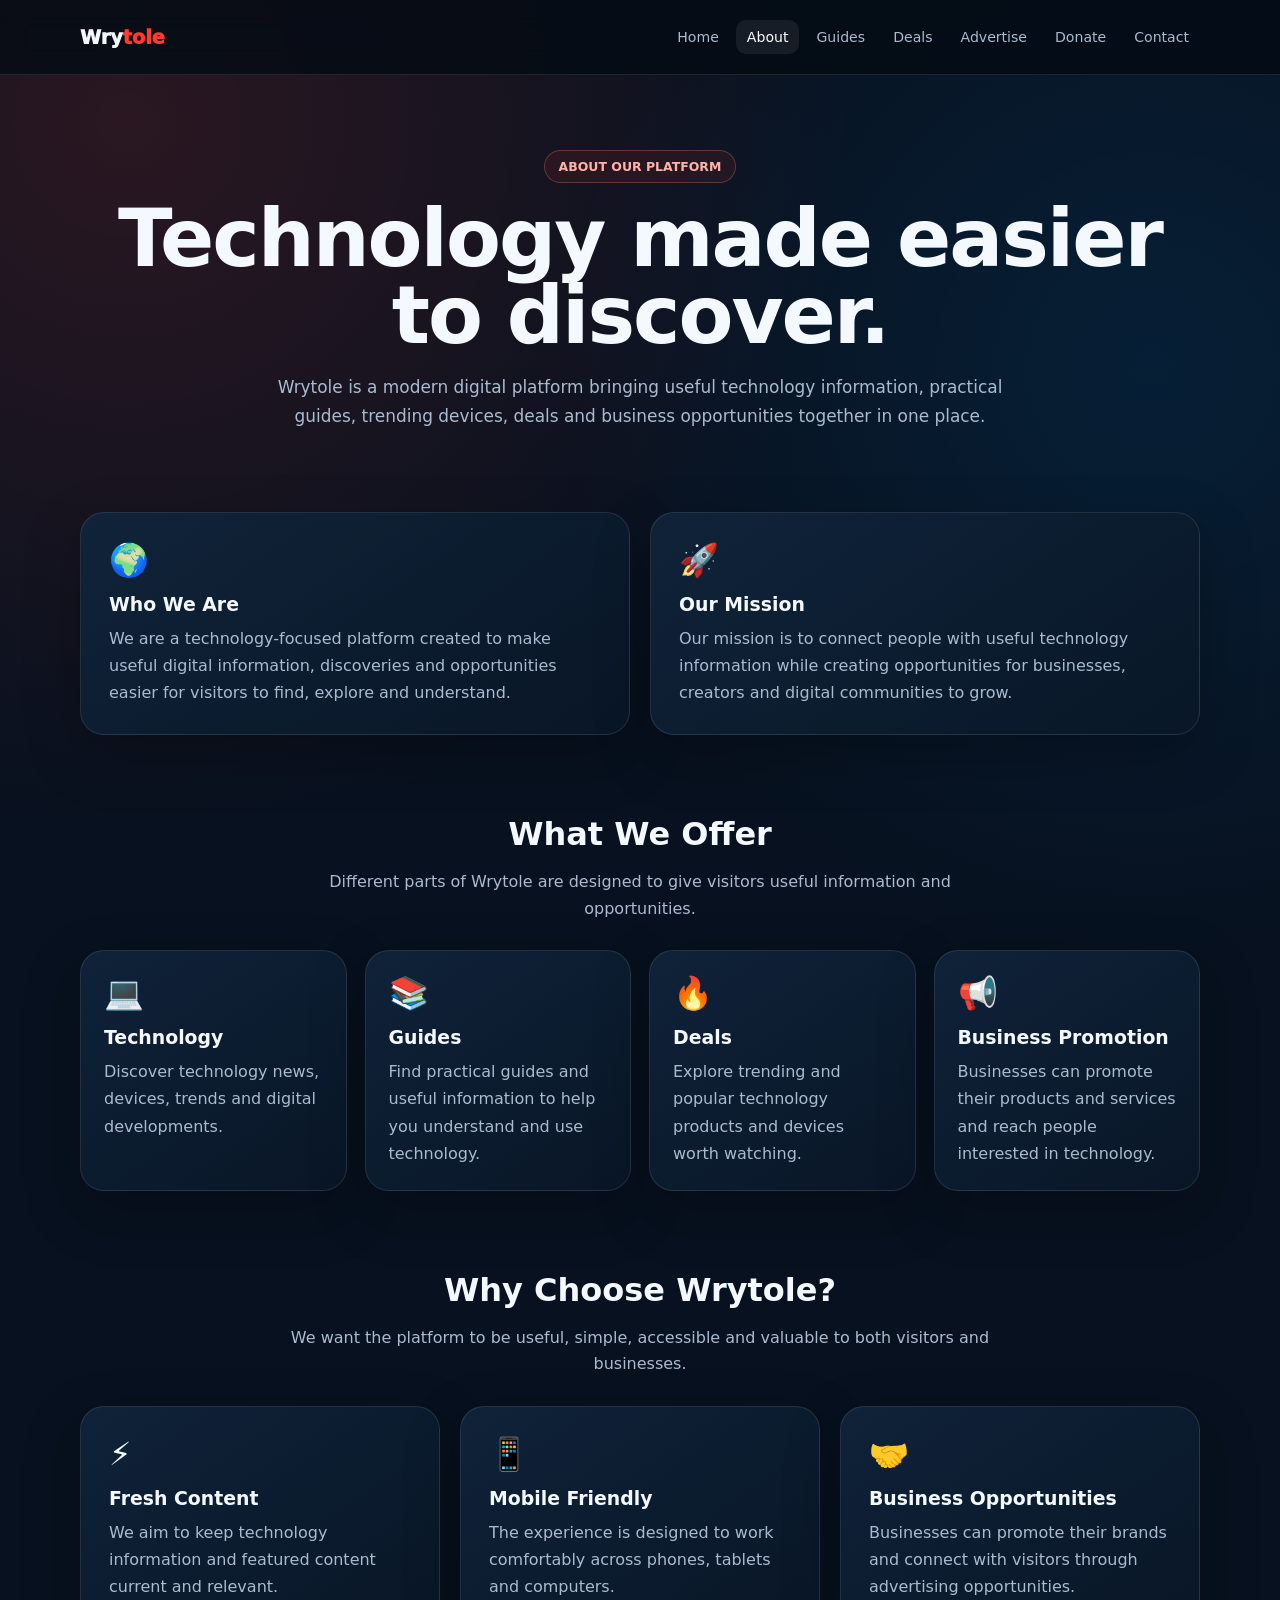
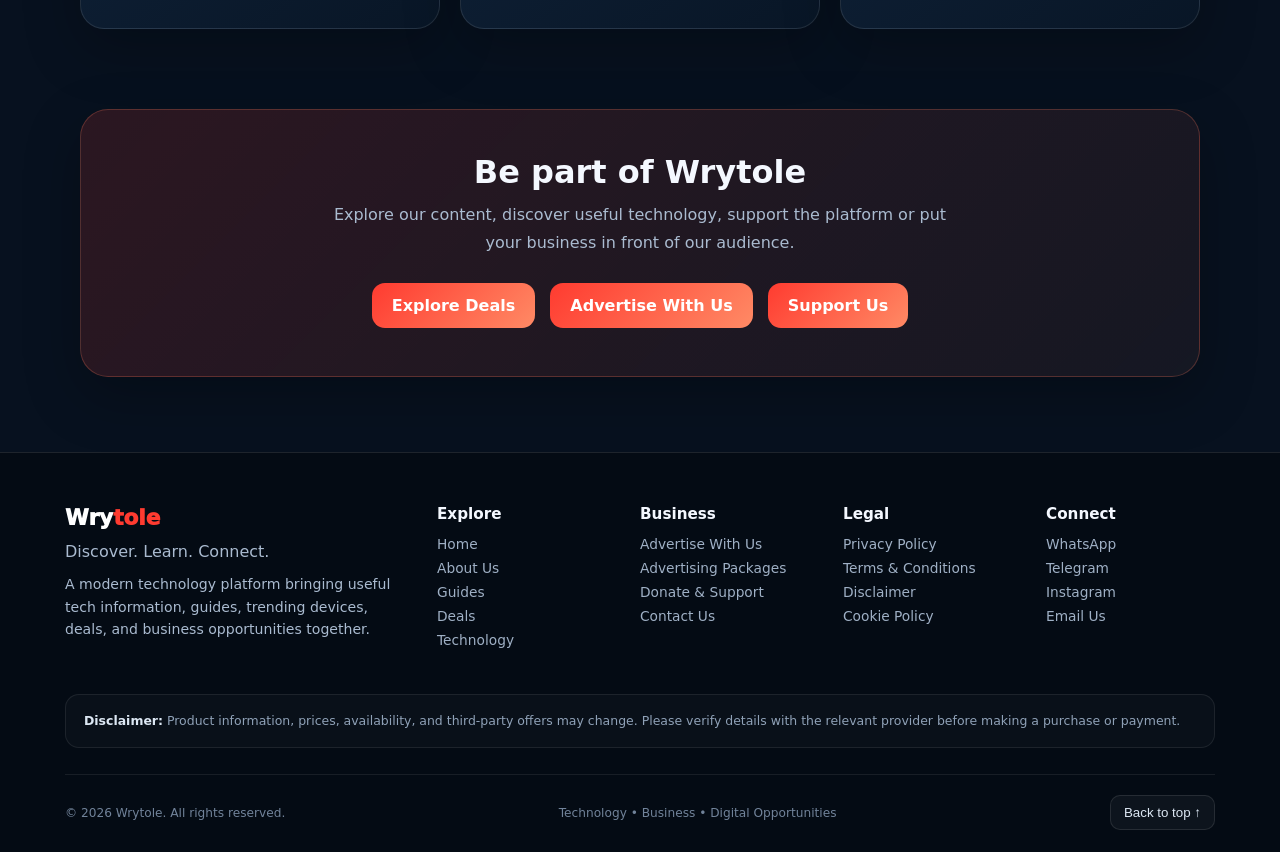
==== about.html @ 7d9f44b3 "Update about.html Ads" ====
<!DOCTYPE html>
<html lang="en">
<head>
<meta charset="UTF-8">
<meta name="viewport" content="width=device-width, initial-scale=1.0">
  <meta name="google-adsense-account" content="ca-pub-6920341232732247">
<meta name="description" content="Learn about Wrytole, our mission, technology content, guides, deals and opportunities for businesses.">
<title>About Us | Wrytole</title>
<style>
:root{--bg:#07111f;--card:#0d1b2d;--text:#f4f8ff;--muted:#aabbd0;--a:#ff3b30;--a2:#ff8a65;--line:rgba(255,255,255,.10)}
*{box-sizing:border-box}html{scroll-behavior:smooth}
body{margin:0;font-family:Inter,system-ui,-apple-system,BlinkMacSystemFont,"Segoe UI",sans-serif;color:var(--text);background:radial-gradient(circle at 10% 5%,rgba(255,59,48,.14),transparent 28%),radial-gradient(circle at 90% 15%,rgba(0,156,255,.10),transparent 25%),var(--bg)}
.wrap{width:min(1120px,92%);margin:auto}
header{padding:20px 0;border-bottom:1px solid var(--line);position:sticky;top:0;z-index:20;background:rgba(4,11,20,.82);backdrop-filter:blur(14px)}
nav{display:flex;align-items:center;justify-content:space-between;gap:20px}
.brand{font-size:1.2rem;font-weight:950}.brand span{color:var(--a)}
.navlinks{display:flex;gap:6px;flex-wrap:wrap}
.navlinks a{color:var(--muted);text-decoration:none;padding:9px 11px;border-radius:10px;font-size:.88rem;transition:.2s}
.navlinks a:hover,.navlinks a.active{color:#fff;background:rgba(255,255,255,.07)}
.hero{text-align:center;padding:75px 0 55px;animation:rise .7s ease}
.pill{display:inline-block;padding:8px 14px;border-radius:999px;background:rgba(255,59,48,.09);border:1px solid rgba(255,122,89,.30);color:#ffb2a6;font-size:.78rem;font-weight:850}
h1{font-size:clamp(2.5rem,7vw,5rem);line-height:.96;letter-spacing:-2px;margin:18px 0}
.hero p{max-width:760px;margin:auto;color:var(--muted);font-size:1.06rem;line-height:1.75}
section{padding:25px 0 55px}
.section-head{text-align:center;max-width:720px;margin:0 auto 28px}.section-head h2{font-size:2rem;margin:0 0 10px}.section-head p{color:var(--muted);line-height:1.65}
.about-grid,.why-grid{display:grid;grid-template-columns:repeat(2,1fr);gap:20px}
.card{background:linear-gradient(145deg,rgba(16,36,59,.95),rgba(9,23,39,.95));border:1px solid var(--line);border-radius:24px;padding:28px;box-shadow:0 20px 55px rgba(0,0,0,.25);transition:.25s}
.card:hover{transform:translateY(-5px);border-color:rgba(255,122,89,.42)}
.card h3{margin:0 0 10px;font-size:1.18rem}.card p{margin:0;color:var(--muted);line-height:1.7}.icon{font-size:2rem;margin-bottom:14px}
.offer-grid{display:grid;grid-template-columns:repeat(4,1fr);gap:18px}.offer-grid .card{padding:23px}
.why-grid{grid-template-columns:repeat(3,1fr)}
.cta{padding:43px;border-radius:28px;text-align:center;background:linear-gradient(135deg,rgba(255,59,48,.15),rgba(255,138,101,.06));border:1px solid rgba(255,122,89,.25);box-shadow:0 20px 55px rgba(0,0,0,.25)}
.cta h2{margin:0 0 10px;font-size:2rem}.cta p{color:var(--muted);max-width:650px;margin:0 auto 22px;line-height:1.7}
.btn{display:inline-block;text-decoration:none;color:#fff;background:linear-gradient(135deg,var(--a),var(--a2));padding:13px 20px;border-radius:13px;font-weight:900;margin:5px;transition:.2s}.btn:hover{transform:translateY(-2px)}
.site-footer{margin-top:20px;background:#040b14;border-top:1px solid var(--line)}
.footer-wrap{width:min(1150px,92%);margin:auto;padding:52px 0 22px}
.footer-grid{display:grid;grid-template-columns:2fr repeat(4,1fr);gap:34px}
.footer-logo{color:#fff;text-decoration:none;font-size:1.35rem;font-weight:950}.footer-logo span{color:var(--a)}
.footer-brand p{color:var(--muted);line-height:1.6;margin:9px 0}.footer-description{max-width:340px;font-size:.88rem}
.footer-column h3{margin:0 0 13px;font-size:.95rem}
.footer-column a{display:block;width:max-content;max-width:100%;color:#9fb0c5;text-decoration:none;font-size:.86rem;margin:8px 0;transition:.2s}
.footer-column a:hover{color:#fff;transform:translateX(3px)}
.footer-disclaimer{margin-top:38px;padding:16px 18px;border:1px solid rgba(255,255,255,.08);border-radius:14px;background:rgba(255,255,255,.025);color:#8fa1b7;font-size:.78rem;line-height:1.65}
.footer-disclaimer strong{color:#dce7f3}
.footer-bottom{display:flex;align-items:center;justify-content:space-between;gap:15px;flex-wrap:wrap;border-top:1px solid rgba(255,255,255,.08);margin-top:26px;padding-top:20px;color:#71839a;font-size:.76rem}
.footer-bottom p{margin:0}
.back-to-top{border:1px solid rgba(255,255,255,.10);background:rgba(255,255,255,.04);color:#dce7f3;padding:9px 13px;border-radius:10px;cursor:pointer;transition:.2s}
.back-to-top:hover{background:rgba(255,255,255,.09);transform:translateY(-2px)}
@keyframes rise{from{opacity:0;transform:translateY(20px)}to{opacity:1;transform:none}}
@media(max-width:900px){.offer-grid{grid-template-columns:1fr 1fr}.why-grid{grid-template-columns:1fr}.footer-grid{grid-template-columns:2fr 1fr 1fr}}
@media(max-width:650px){.navlinks{display:none}.about-grid,.offer-grid{grid-template-columns:1fr}.footer-grid{grid-template-columns:1fr 1fr}.footer-brand{grid-column:1/-1}h1{letter-spacing:-1px}}
@media(max-width:420px){.footer-grid{grid-template-columns:1fr}}
</style>
</head>
<body>

<header>
<div class="wrap">
<nav>
<div class="brand">Wry<span>tole</span></div>
<div class="navlinks">
<a href="index.html">Home</a>
<a href="about.html" class="active">About</a>
<a href="guides.html">Guides</a>
<a href="deals.html">Deals</a>
<a href="advertising.html">Advertise</a>
<a href="donate.html">Donate</a>
<a href="contact.html">Contact</a>
</div>
</nav>
</div>
</header>

<main class="wrap">

<section class="hero">
<span class="pill">ABOUT OUR PLATFORM</span>
<h1>Technology made easier to discover.</h1>
<p>Wrytole is a modern digital platform bringing useful technology information, practical guides, trending devices, deals and business opportunities together in one place.</p>
</section>

<section>
<div class="about-grid">
<article class="card">
<div class="icon">🌍</div>
<h3>Who We Are</h3>
<p>We are a technology-focused platform created to make useful digital information, discoveries and opportunities easier for visitors to find, explore and understand.</p>
</article>
<article class="card">
<div class="icon">🚀</div>
<h3>Our Mission</h3>
<p>Our mission is to connect people with useful technology information while creating opportunities for businesses, creators and digital communities to grow.</p>
</article>
</div>
</section>

<section>
<div class="section-head">
<h2>What We Offer</h2>
<p>Different parts of Wrytole are designed to give visitors useful information and opportunities.</p>
</div>
<div class="offer-grid">
<article class="card"><div class="icon">💻</div><h3>Technology</h3><p>Discover technology news, devices, trends and digital developments.</p></article>
<article class="card"><div class="icon">📚</div><h3>Guides</h3><p>Find practical guides and useful information to help you understand and use technology.</p></article>
<article class="card"><div class="icon">🔥</div><h3>Deals</h3><p>Explore trending and popular technology products and devices worth watching.</p></article>
<article class="card"><div class="icon">📢</div><h3>Business Promotion</h3><p>Businesses can promote their products and services and reach people interested in technology.</p></article>
</div>
</section>

<section>
<div class="section-head">
<h2>Why Choose Wrytole?</h2>
<p>We want the platform to be useful, simple, accessible and valuable to both visitors and businesses.</p>
</div>
<div class="why-grid">
<article class="card"><div class="icon">⚡</div><h3>Fresh Content</h3><p>We aim to keep technology information and featured content current and relevant.</p></article>
<article class="card"><div class="icon">📱</div><h3>Mobile Friendly</h3><p>The experience is designed to work comfortably across phones, tablets and computers.</p></article>
<article class="card"><div class="icon">🤝</div><h3>Business Opportunities</h3><p>Businesses can promote their brands and connect with visitors through advertising opportunities.</p></article>
</div>
</section>

<section>
<div class="cta">
<h2>Be part of Wrytole</h2>
<p>Explore our content, discover useful technology, support the platform or put your business in front of our audience.</p>
<a class="btn" href="deals.html">Explore Deals</a>
<a class="btn" href="advertising.html">Advertise With Us</a>
<a class="btn" href="donate.html">Support Us</a>
</div>
</section>

</main>

<footer class="site-footer">
<div class="footer-wrap">
<div class="footer-grid">

<div class="footer-brand">
<a href="index.html" class="footer-logo">Wry<span>tole</span></a>
<p>Discover. Learn. Connect.</p>
<p class="footer-description">A modern technology platform bringing useful tech information, guides, trending devices, deals, and business opportunities together.</p>
</div>

<div class="footer-column">
<h3>Explore</h3>
<a href="index.html">Home</a>
<a href="about.html">About Us</a>
<a href="guides.html">Guides</a>
<a href="deals.html">Deals</a>
<a href="technology.html">Technology</a>
</div>

<div class="footer-column">
<h3>Business</h3>
<a href="advertising.html">Advertise With Us</a>
<a href="advertising.html">Advertising Packages</a>
<a href="donate.html">Donate &amp; Support</a>
<a href="contact.html">Contact Us</a>
</div>

<div class="footer-column">
<h3>Legal</h3>
<a href="privacy.html">Privacy Policy</a>
<a href="terms.html">Terms &amp; Conditions</a>
<a href="disclaimer.html">Disclaimer</a>
<a href="cookies.html">Cookie Policy</a>
</div>

<div class="footer-column">
<h3>Connect</h3>
<a href="https://wa.me/256709539676">WhatsApp</a>
<a href="https://t.me/tecub1">Telegram</a>
<a href="https://www.instagram.com/meddisonofficial?igsi=eDc5djh6bGQ4cXZ0">Instagram</a>
<a href="Wrytole3@gmail.com">Email Us</a>
</div>

</div>

<div class="footer-disclaimer">
<strong>Disclaimer:</strong>
Product information, prices, availability, and third-party offers may change.
Please verify details with the relevant provider before making a purchase or payment.
</div>

<div class="footer-bottom">
<p>© 2026 Wrytole. All rights reserved.</p>
<p>Technology • Business • Digital Opportunities</p>
<button type="button" class="back-to-top" onclick="window.scrollTo({top:0,behavior:'smooth'})">Back to top ↑</button>
</div>
</div>
</footer>

</body>
</html>
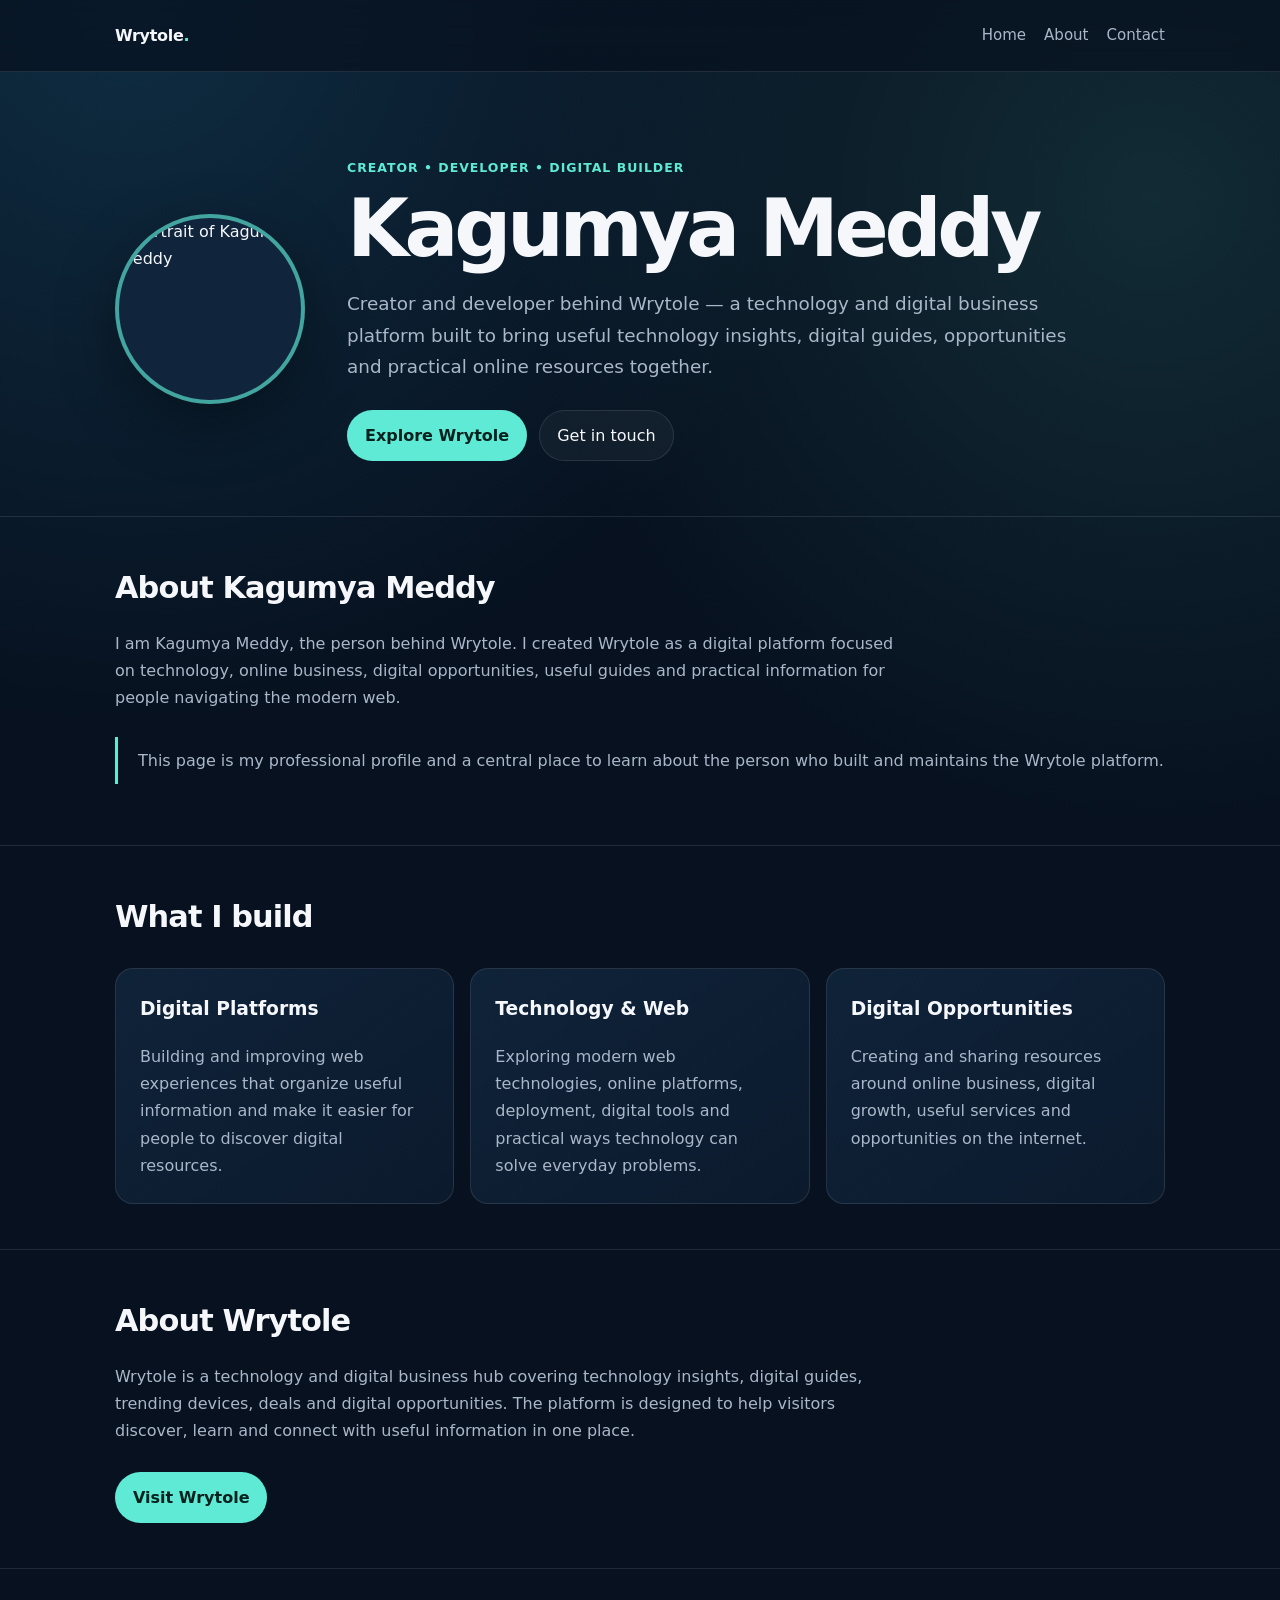
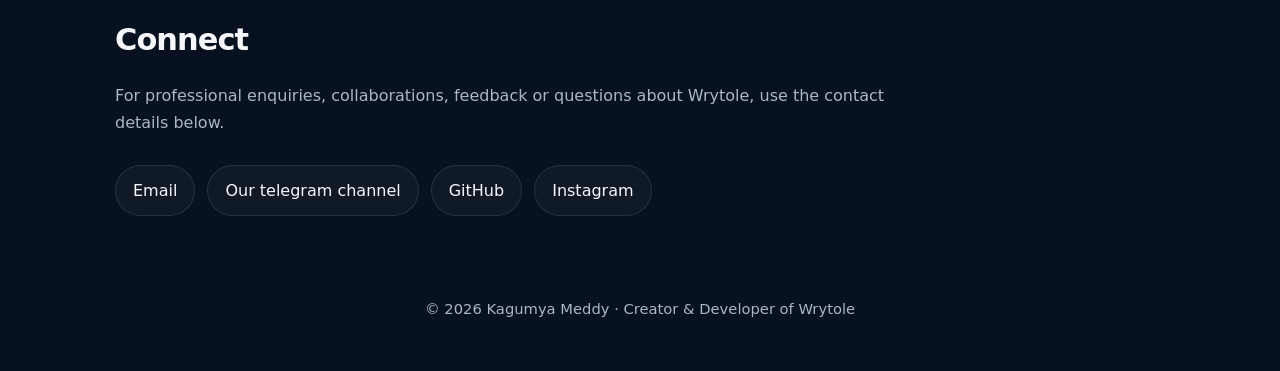
==== commit d096a0dc: "Add files via upload" ====
--- a/about.html
+++ b/about.html
@@ -1,194 +1,371 @@
 <!DOCTYPE html>
 <html lang="en">
 <head>
-<meta charset="UTF-8">
-<meta name="viewport" content="width=device-width, initial-scale=1.0">
-  <meta name="google-adsense-account" content="ca-pub-6920341232732247">
-<meta name="description" content="Learn about Wrytole, our mission, technology content, guides, deals and opportunities for businesses.">
-<title>About Us | Wrytole</title>
-<style>
-:root{--bg:#07111f;--card:#0d1b2d;--text:#f4f8ff;--muted:#aabbd0;--a:#ff3b30;--a2:#ff8a65;--line:rgba(255,255,255,.10)}
-*{box-sizing:border-box}html{scroll-behavior:smooth}
-body{margin:0;font-family:Inter,system-ui,-apple-system,BlinkMacSystemFont,"Segoe UI",sans-serif;color:var(--text);background:radial-gradient(circle at 10% 5%,rgba(255,59,48,.14),transparent 28%),radial-gradient(circle at 90% 15%,rgba(0,156,255,.10),transparent 25%),var(--bg)}
-.wrap{width:min(1120px,92%);margin:auto}
-header{padding:20px 0;border-bottom:1px solid var(--line);position:sticky;top:0;z-index:20;background:rgba(4,11,20,.82);backdrop-filter:blur(14px)}
-nav{display:flex;align-items:center;justify-content:space-between;gap:20px}
-.brand{font-size:1.2rem;font-weight:950}.brand span{color:var(--a)}
-.navlinks{display:flex;gap:6px;flex-wrap:wrap}
-.navlinks a{color:var(--muted);text-decoration:none;padding:9px 11px;border-radius:10px;font-size:.88rem;transition:.2s}
-.navlinks a:hover,.navlinks a.active{color:#fff;background:rgba(255,255,255,.07)}
-.hero{text-align:center;padding:75px 0 55px;animation:rise .7s ease}
-.pill{display:inline-block;padding:8px 14px;border-radius:999px;background:rgba(255,59,48,.09);border:1px solid rgba(255,122,89,.30);color:#ffb2a6;font-size:.78rem;font-weight:850}
-h1{font-size:clamp(2.5rem,7vw,5rem);line-height:.96;letter-spacing:-2px;margin:18px 0}
-.hero p{max-width:760px;margin:auto;color:var(--muted);font-size:1.06rem;line-height:1.75}
-section{padding:25px 0 55px}
-.section-head{text-align:center;max-width:720px;margin:0 auto 28px}.section-head h2{font-size:2rem;margin:0 0 10px}.section-head p{color:var(--muted);line-height:1.65}
-.about-grid,.why-grid{display:grid;grid-template-columns:repeat(2,1fr);gap:20px}
-.card{background:linear-gradient(145deg,rgba(16,36,59,.95),rgba(9,23,39,.95));border:1px solid var(--line);border-radius:24px;padding:28px;box-shadow:0 20px 55px rgba(0,0,0,.25);transition:.25s}
-.card:hover{transform:translateY(-5px);border-color:rgba(255,122,89,.42)}
-.card h3{margin:0 0 10px;font-size:1.18rem}.card p{margin:0;color:var(--muted);line-height:1.7}.icon{font-size:2rem;margin-bottom:14px}
-.offer-grid{display:grid;grid-template-columns:repeat(4,1fr);gap:18px}.offer-grid .card{padding:23px}
-.why-grid{grid-template-columns:repeat(3,1fr)}
-.cta{padding:43px;border-radius:28px;text-align:center;background:linear-gradient(135deg,rgba(255,59,48,.15),rgba(255,138,101,.06));border:1px solid rgba(255,122,89,.25);box-shadow:0 20px 55px rgba(0,0,0,.25)}
-.cta h2{margin:0 0 10px;font-size:2rem}.cta p{color:var(--muted);max-width:650px;margin:0 auto 22px;line-height:1.7}
-.btn{display:inline-block;text-decoration:none;color:#fff;background:linear-gradient(135deg,var(--a),var(--a2));padding:13px 20px;border-radius:13px;font-weight:900;margin:5px;transition:.2s}.btn:hover{transform:translateY(-2px)}
-.site-footer{margin-top:20px;background:#040b14;border-top:1px solid var(--line)}
-.footer-wrap{width:min(1150px,92%);margin:auto;padding:52px 0 22px}
-.footer-grid{display:grid;grid-template-columns:2fr repeat(4,1fr);gap:34px}
-.footer-logo{color:#fff;text-decoration:none;font-size:1.35rem;font-weight:950}.footer-logo span{color:var(--a)}
-.footer-brand p{color:var(--muted);line-height:1.6;margin:9px 0}.footer-description{max-width:340px;font-size:.88rem}
-.footer-column h3{margin:0 0 13px;font-size:.95rem}
-.footer-column a{display:block;width:max-content;max-width:100%;color:#9fb0c5;text-decoration:none;font-size:.86rem;margin:8px 0;transition:.2s}
-.footer-column a:hover{color:#fff;transform:translateX(3px)}
-.footer-disclaimer{margin-top:38px;padding:16px 18px;border:1px solid rgba(255,255,255,.08);border-radius:14px;background:rgba(255,255,255,.025);color:#8fa1b7;font-size:.78rem;line-height:1.65}
-.footer-disclaimer strong{color:#dce7f3}
-.footer-bottom{display:flex;align-items:center;justify-content:space-between;gap:15px;flex-wrap:wrap;border-top:1px solid rgba(255,255,255,.08);margin-top:26px;padding-top:20px;color:#71839a;font-size:.76rem}
-.footer-bottom p{margin:0}
-.back-to-top{border:1px solid rgba(255,255,255,.10);background:rgba(255,255,255,.04);color:#dce7f3;padding:9px 13px;border-radius:10px;cursor:pointer;transition:.2s}
-.back-to-top:hover{background:rgba(255,255,255,.09);transform:translateY(-2px)}
-@keyframes rise{from{opacity:0;transform:translateY(20px)}to{opacity:1;transform:none}}
-@media(max-width:900px){.offer-grid{grid-template-columns:1fr 1fr}.why-grid{grid-template-columns:1fr}.footer-grid{grid-template-columns:2fr 1fr 1fr}}
-@media(max-width:650px){.navlinks{display:none}.about-grid,.offer-grid{grid-template-columns:1fr}.footer-grid{grid-template-columns:1fr 1fr}.footer-brand{grid-column:1/-1}h1{letter-spacing:-1px}}
-@media(max-width:420px){.footer-grid{grid-template-columns:1fr}}
-</style>
+  <meta charset="UTF-8">
+  <meta name="viewport" content="width=device-width, initial-scale=1.0">
+
+  <!-- Replace the URL below if your final profile page uses a different path. -->
+  <link rel="canonical" href="https://wrytole3.github.io/wrytole/about.html">
+
+  <title>Kagumya Meddy | Creator & Developer of Wrytole</title>
+  <meta name="description" content="Kagumya Meddy is the creator and developer behind Wrytole, a technology, digital business and opportunities platform.">
+  <meta name="author" content="Kagumya Meddy">
+  <meta name="robots" content="index, follow, max-image-preview:large">
+
+  <!-- Google/social sharing -->
+  <meta property="og:type" content="profile">
+  <meta property="og:title" content="Kagumya Meddy | Creator & Developer of Wrytole">
+  <meta property="og:description" content="Meet Kagumya Meddy, the creator and developer behind Wrytole.">
+  <meta property="og:url" content="https://wrytole3.github.io/wrytole/about.html">
+  <meta property="og:image" content="https://wrytole3.github.io/wrytole/kagumya-meddy.jpg">
+  <meta property="og:site_name" content="Wrytole">
+
+  <meta name="twitter:card" content="summary_large_image">
+  <meta name="twitter:title" content="Kagumya Meddy | Creator & Developer of Wrytole">
+  <meta name="twitter:description" content="Meet Kagumya Meddy, the creator and developer behind Wrytole.">
+  <meta name="twitter:image" content="https://wrytole3.github.io/wrytole/kagumya-meddy.jpg">
+
+  <!-- Structured data helps search engines understand that this is a person profile. -->
+  <script type="application/ld+json">
+  {
+    "@context": "https://schema.org",
+    "@type": "Person",
+    "name": "Kagumya Meddy",
+    "url": "https://wrytole3.github.io/wrytole/about.html",
+    "image": "https://wrytole3.github.io/wrytole/kagumya-meddy.jpg",
+    "jobTitle": "Creator & Developer of Wrytole",
+    "worksFor": {
+      "@type": "Organization",
+      "name": "Wrytole",
+      "url": "https://wrytole3.github.io/wrytole/"
+    },
+    "sameAs": []
+  }
+  </script>
+
+  <style>
+    :root {
+      --bg: #07111f;
+      --card: #0d1b2e;
+      --card-2: #10243b;
+      --text: #f5f7fb;
+      --muted: #aab7c8;
+      --accent: #5eead4;
+      --accent-2: #38bdf8;
+      --line: rgba(255,255,255,.10);
+      --max: 1050px;
+    }
+
+    * { box-sizing: border-box; }
+    html { scroll-behavior: smooth; }
+
+    body {
+      margin: 0;
+      font-family: Inter, ui-sans-serif, system-ui, -apple-system, BlinkMacSystemFont, "Segoe UI", sans-serif;
+      background:
+        radial-gradient(circle at 10% 0%, rgba(56,189,248,.16), transparent 32%),
+        radial-gradient(circle at 90% 10%, rgba(94,234,212,.12), transparent 30%),
+        var(--bg);
+      color: var(--text);
+      line-height: 1.7;
+    }
+
+    a { color: inherit; }
+    .wrap { width: min(92%, var(--max)); margin: auto; }
+
+    nav {
+      padding: 22px 0;
+      border-bottom: 1px solid var(--line);
+      background: rgba(7,17,31,.72);
+      backdrop-filter: blur(14px);
+      position: sticky;
+      top: 0;
+      z-index: 10;
+    }
+
+    .nav-inner {
+      display: flex;
+      justify-content: space-between;
+      align-items: center;
+      gap: 20px;
+    }
+
+    .brand {
+      text-decoration: none;
+      font-weight: 800;
+      letter-spacing: -.02em;
+    }
+
+    .brand span { color: var(--accent); }
+
+    .nav-links {
+      display: flex;
+      gap: 18px;
+      flex-wrap: wrap;
+    }
+
+    .nav-links a {
+      text-decoration: none;
+      color: var(--muted);
+      font-size: .94rem;
+    }
+
+    .nav-links a:hover { color: var(--text); }
+
+    header {
+      padding: 85px 0 55px;
+    }
+
+    .hero {
+      display: grid;
+      grid-template-columns: 190px 1fr;
+      gap: 42px;
+      align-items: center;
+    }
+
+    .photo {
+      width: 190px;
+      height: 190px;
+      border-radius: 50%;
+      object-fit: cover;
+      border: 4px solid rgba(94,234,212,.65);
+      background: var(--card-2);
+      box-shadow: 0 20px 60px rgba(0,0,0,.35);
+    }
+
+    .eyebrow {
+      color: var(--accent);
+      font-weight: 750;
+      letter-spacing: .08em;
+      text-transform: uppercase;
+      font-size: .78rem;
+    }
+
+    h1 {
+      font-size: clamp(2.5rem, 7vw, 5rem);
+      line-height: 1.02;
+      margin: 10px 0 18px;
+      letter-spacing: -.055em;
+    }
+
+    .lead {
+      color: var(--muted);
+      max-width: 720px;
+      font-size: 1.15rem;
+    }
+
+    .buttons {
+      display: flex;
+      gap: 12px;
+      flex-wrap: wrap;
+      margin-top: 28px;
+    }
+
+    .button {
+      display: inline-block;
+      padding: 11px 17px;
+      border-radius: 999px;
+      text-decoration: none;
+      border: 1px solid var(--line);
+      background: rgba(255,255,255,.04);
+    }
+
+    .button.primary {
+      background: var(--accent);
+      color: #06211e;
+      border-color: transparent;
+      font-weight: 750;
+    }
+
+    section {
+      padding: 45px 0;
+      border-top: 1px solid var(--line);
+    }
+
+    h2 {
+      font-size: 1.9rem;
+      letter-spacing: -.03em;
+      margin: 0 0 15px;
+    }
+
+    .section-intro {
+      color: var(--muted);
+      max-width: 780px;
+    }
+
+    .grid {
+      display: grid;
+      grid-template-columns: repeat(3, 1fr);
+      gap: 16px;
+      margin-top: 25px;
+    }
+
+    .card {
+      background: linear-gradient(145deg, rgba(16,36,59,.94), rgba(13,27,46,.92));
+      border: 1px solid var(--line);
+      border-radius: 18px;
+      padding: 24px;
+    }
+
+    .card h3 { margin-top: 0; }
+    .card p { color: var(--muted); margin-bottom: 0; }
+
+    .highlight {
+      border-left: 3px solid var(--accent);
+      padding: 10px 0 10px 20px;
+      margin-top: 25px;
+      color: var(--muted);
+    }
+
+    footer {
+      padding: 35px 0 50px;
+      color: var(--muted);
+      font-size: .92rem;
+      text-align: center;
+    }
+
+    @media (max-width: 720px) {
+      .hero { grid-template-columns: 1fr; text-align: center; }
+      .photo { margin: auto; }
+      .lead { margin-inline: auto; }
+      .buttons { justify-content: center; }
+      .grid { grid-template-columns: 1fr; }
+      .nav-inner { align-items: flex-start; flex-direction: column; }
+    }
+  </style>
 </head>
+
 <body>
-
-<header>
-<div class="wrap">
-<nav>
-<div class="brand">Wry<span>tole</span></div>
-<div class="navlinks">
-<a href="index.html">Home</a>
-<a href="about.html" class="active">About</a>
-<a href="guides.html">Guides</a>
-<a href="deals.html">Deals</a>
-<a href="advertising.html">Advertise</a>
-<a href="donate.html">Donate</a>
-<a href="contact.html">Contact</a>
-</div>
-</nav>
-</div>
-</header>
-
-<main class="wrap">
-
-<section class="hero">
-<span class="pill">ABOUT OUR PLATFORM</span>
-<h1>Technology made easier to discover.</h1>
-<p>Wrytole is a modern digital platform bringing useful technology information, practical guides, trending devices, deals and business opportunities together in one place.</p>
-</section>
-
-<section>
-<div class="about-grid">
-<article class="card">
-<div class="icon">🌍</div>
-<h3>Who We Are</h3>
-<p>We are a technology-focused platform created to make useful digital information, discoveries and opportunities easier for visitors to find, explore and understand.</p>
-</article>
-<article class="card">
-<div class="icon">🚀</div>
-<h3>Our Mission</h3>
-<p>Our mission is to connect people with useful technology information while creating opportunities for businesses, creators and digital communities to grow.</p>
-</article>
-</div>
-</section>
-
-<section>
-<div class="section-head">
-<h2>What We Offer</h2>
-<p>Different parts of Wrytole are designed to give visitors useful information and opportunities.</p>
-</div>
-<div class="offer-grid">
-<article class="card"><div class="icon">💻</div><h3>Technology</h3><p>Discover technology news, devices, trends and digital developments.</p></article>
-<article class="card"><div class="icon">📚</div><h3>Guides</h3><p>Find practical guides and useful information to help you understand and use technology.</p></article>
-<article class="card"><div class="icon">🔥</div><h3>Deals</h3><p>Explore trending and popular technology products and devices worth watching.</p></article>
-<article class="card"><div class="icon">📢</div><h3>Business Promotion</h3><p>Businesses can promote their products and services and reach people interested in technology.</p></article>
-</div>
-</section>
-
-<section>
-<div class="section-head">
-<h2>Why Choose Wrytole?</h2>
-<p>We want the platform to be useful, simple, accessible and valuable to both visitors and businesses.</p>
-</div>
-<div class="why-grid">
-<article class="card"><div class="icon">⚡</div><h3>Fresh Content</h3><p>We aim to keep technology information and featured content current and relevant.</p></article>
-<article class="card"><div class="icon">📱</div><h3>Mobile Friendly</h3><p>The experience is designed to work comfortably across phones, tablets and computers.</p></article>
-<article class="card"><div class="icon">🤝</div><h3>Business Opportunities</h3><p>Businesses can promote their brands and connect with visitors through advertising opportunities.</p></article>
-</div>
-</section>
-
-<section>
-<div class="cta">
-<h2>Be part of Wrytole</h2>
-<p>Explore our content, discover useful technology, support the platform or put your business in front of our audience.</p>
-<a class="btn" href="deals.html">Explore Deals</a>
-<a class="btn" href="advertising.html">Advertise With Us</a>
-<a class="btn" href="donate.html">Support Us</a>
-</div>
-</section>
-
-</main>
-
-<footer class="site-footer">
-<div class="footer-wrap">
-<div class="footer-grid">
-
-<div class="footer-brand">
-<a href="index.html" class="footer-logo">Wry<span>tole</span></a>
-<p>Discover. Learn. Connect.</p>
-<p class="footer-description">A modern technology platform bringing useful tech information, guides, trending devices, deals, and business opportunities together.</p>
-</div>
-
-<div class="footer-column">
-<h3>Explore</h3>
-<a href="index.html">Home</a>
-<a href="about.html">About Us</a>
-<a href="guides.html">Guides</a>
-<a href="deals.html">Deals</a>
-<a href="technology.html">Technology</a>
-</div>
-
-<div class="footer-column">
-<h3>Business</h3>
-<a href="advertising.html">Advertise With Us</a>
-<a href="advertising.html">Advertising Packages</a>
-<a href="donate.html">Donate &amp; Support</a>
-<a href="contact.html">Contact Us</a>
-</div>
-
-<div class="footer-column">
-<h3>Legal</h3>
-<a href="privacy.html">Privacy Policy</a>
-<a href="terms.html">Terms &amp; Conditions</a>
-<a href="disclaimer.html">Disclaimer</a>
-<a href="cookies.html">Cookie Policy</a>
-</div>
-
-<div class="footer-column">
-<h3>Connect</h3>
-<a href="https://wa.me/256709539676">WhatsApp</a>
-<a href="https://t.me/tecub1">Telegram</a>
-<a href="https://www.instagram.com/meddisonofficial?igsi=eDc5djh6bGQ4cXZ0">Instagram</a>
-<a href="Wrytole3@gmail.com">Email Us</a>
-</div>
-
-</div>
-
-<div class="footer-disclaimer">
-<strong>Disclaimer:</strong>
-Product information, prices, availability, and third-party offers may change.
-Please verify details with the relevant provider before making a purchase or payment.
-</div>
-
-<div class="footer-bottom">
-<p>© 2026 Wrytole. All rights reserved.</p>
-<p>Technology • Business • Digital Opportunities</p>
-<button type="button" class="back-to-top" onclick="window.scrollTo({top:0,behavior:'smooth'})">Back to top ↑</button>
-</div>
-</div>
-</footer>
-
+  <nav>
+    <div class="wrap nav-inner">
+      <a class="brand" href="./">Wrytole<span>.</span></a>
+      <div class="nav-links">
+        <a href="index.html">Home</a>
+        <a href="about.html" aria-current="page">About</a>
+        <a href="contact.html">Contact</a>
+      </div>
+    </div>
+  </nav>
+
+  <main>
+    <header>
+      <div class="wrap hero">
+        <!-- Upload your own photo to the same GitHub folder and name it:
+             kagumya-meddy.jpg
+             You can change the filename in this line if you prefer another name. -->
+        <img
+          class="photo"
+          src="./kagumya-meddy.jpg"
+          alt="Portrait of Kagumya Meddy"
+          width="190"
+          height="190"
+          loading="eager"
+        >
+
+        <div>
+          <div class="eyebrow">Creator • Developer • Digital Builder</div>
+          <h1>Kagumya Meddy</h1>
+          <p class="lead">
+            Creator and developer behind Wrytole — a technology and digital business
+            platform built to bring useful technology insights, digital guides,
+            opportunities and practical online resources together.
+          </p>
+
+          <div class="buttons">
+            <a class="button primary" href="index.html">Explore Wrytole</a>
+            <a class="button" href="wrytole3@gmail.com">Get in touch</a>
+          </div>
+        </div>
+      </div>
+    </header>
+
+    <section>
+      <div class="wrap">
+        <h2>About Kagumya Meddy</h2>
+        <p class="section-intro">
+          I am Kagumya Meddy, the person behind Wrytole. I created Wrytole as a
+          digital platform focused on technology, online business, digital opportunities,
+          useful guides and practical information for people navigating the modern web.
+        </p>
+
+        <p class="highlight">
+          This page is my professional profile and a central place to learn about
+          the person who built and maintains the Wrytole platform.
+        </p>
+      </div>
+    </section>
+
+    <section>
+      <div class="wrap">
+        <h2>What I build</h2>
+
+        <div class="grid">
+          <article class="card">
+            <h3>Digital Platforms</h3>
+            <p>
+              Building and improving web experiences that organize useful information
+              and make it easier for people to discover digital resources.
+            </p>
+          </article>
+
+          <article class="card">
+            <h3>Technology & Web</h3>
+            <p>
+              Exploring modern web technologies, online platforms, deployment,
+              digital tools and practical ways technology can solve everyday problems.
+            </p>
+          </article>
+
+          <article class="card">
+            <h3>Digital Opportunities</h3>
+            <p>
+              Creating and sharing resources around online business, digital growth,
+              useful services and opportunities on the internet.
+            </p>
+          </article>
+        </div>
+      </div>
+    </section>
+
+    <section>
+      <div class="wrap">
+        <h2>About Wrytole</h2>
+        <p class="section-intro">
+          Wrytole is a technology and digital business hub covering technology insights,
+          digital guides, trending devices, deals and digital opportunities.
+          The platform is designed to help visitors discover, learn and connect with
+          useful information in one place.
+        </p>
+
+        <div class="buttons">
+          <a class="button primary" href="./">Visit Wrytole</a>
+        </div>
+      </div>
+    </section>
+
+    <section>
+      <div class="wrap">
+        <h2>Connect</h2>
+        <p class="section-intro">
+          For professional enquiries, collaborations, feedback or questions about
+          Wrytole, use the contact details below.
+        </p>
+
+        <div class="buttons">
+          <!-- Replace these placeholder links with your real profiles. -->
+          <a class="button" href="wrytole3@gmail.com">Email</a>
+          <a class="button" href="https://t.me/tecub1">Our telegram channel</a>
+          <a class="button" href="YOUR-GITHUB-URL">GitHub</a>
+          <a class="button" href="https://www.instagram.com/meddisonofficial?stkn=eDc5djh6bGQ4cXZ0">Instagram</a>
+        </div>
+      </div>
+    </section>
+  </main>
+
+  <footer>
+    <div class="wrap">
+      © 2026 Kagumya Meddy · Creator & Developer of Wrytole
+    </div>
+  </footer>
 </body>
 </html>
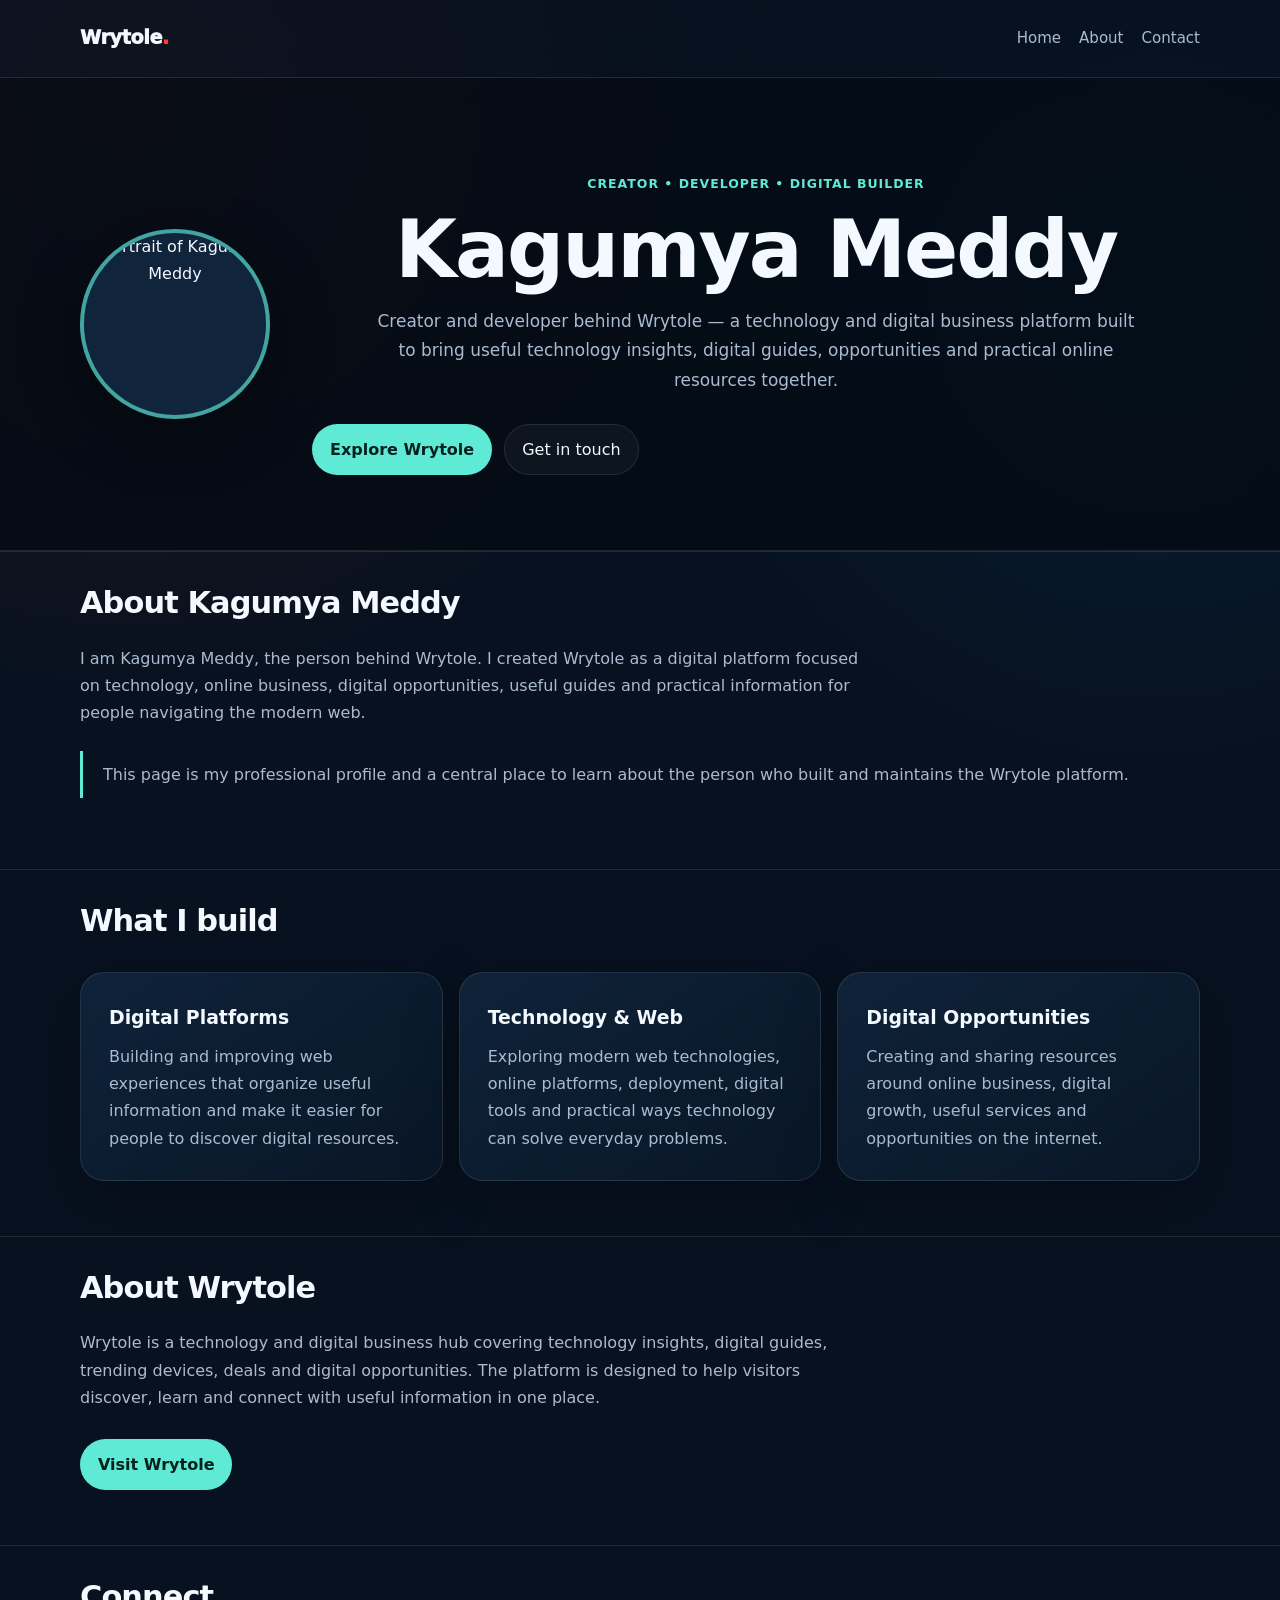
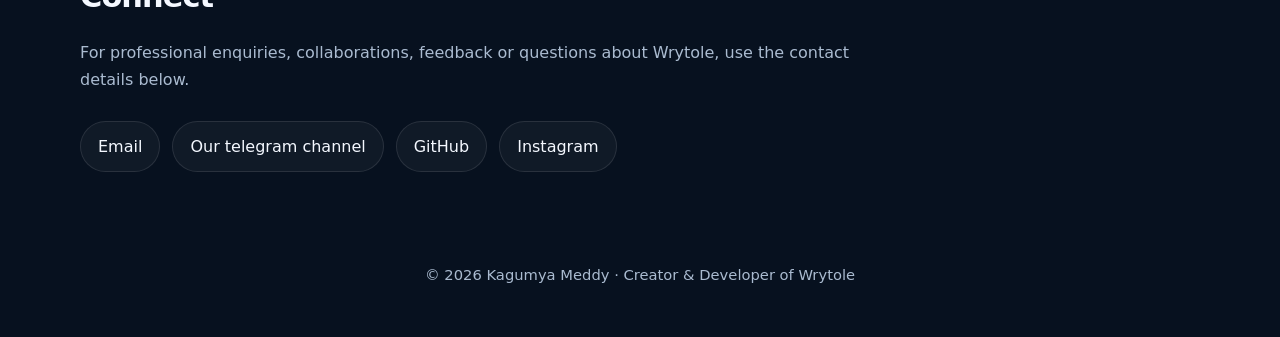
==== commit 1c25caa9: "Add CSS styles for layout and design enhancements" ====
--- a/about.html
+++ b/about.html
@@ -232,6 +232,51 @@
       .grid { grid-template-columns: 1fr; }
       .nav-inner { align-items: flex-start; flex-direction: column; }
     }
+  
+:root{--bg:#07111f;--card:#0d1b2d;--text:#f4f8ff;--muted:#aabbd0;--a:#ff3b30;--a2:#ff8a65;--line:rgba(255,255,255,.10)}
+*{box-sizing:border-box}html{scroll-behavior:smooth}
+body{margin:0;font-family:Inter,system-ui,-apple-system,BlinkMacSystemFont,"Segoe UI",sans-serif;color:var(--text);background:radial-gradient(circle at 10% 5%,rgba(255,59,48,.14),transparent 28%),radial-gradient(circle at 90% 15%,rgba(0,156,255,.10),transparent 25%),var(--bg)}
+.wrap{width:min(1120px,92%);margin:auto}
+header{padding:20px 0;border-bottom:1px solid var(--line);position:sticky;top:0;z-index:20;background:rgba(4,11,20,.82);backdrop-filter:blur(14px)}
+nav{display:flex;align-items:center;justify-content:space-between;gap:20px}
+.brand{font-size:1.2rem;font-weight:950}.brand span{color:var(--a)}
+.navlinks{display:flex;gap:6px;flex-wrap:wrap}
+.navlinks a{color:var(--muted);text-decoration:none;padding:9px 11px;border-radius:10px;font-size:.88rem;transition:.2s}
+.navlinks a:hover,.navlinks a.active{color:#fff;background:rgba(255,255,255,.07)}
+.hero{text-align:center;padding:75px 0 55px;animation:rise .7s ease}
+.pill{display:inline-block;padding:8px 14px;border-radius:999px;background:rgba(255,59,48,.09);border:1px solid rgba(255,122,89,.30);color:#ffb2a6;font-size:.78rem;font-weight:850}
+h1{font-size:clamp(2.5rem,7vw,5rem);line-height:.96;letter-spacing:-2px;margin:18px 0}
+.hero p{max-width:760px;margin:auto;color:var(--muted);font-size:1.06rem;line-height:1.75}
+section{padding:25px 0 55px}
+.section-head{text-align:center;max-width:720px;margin:0 auto 28px}.section-head h2{font-size:2rem;margin:0 0 10px}.section-head p{color:var(--muted);line-height:1.65}
+.about-grid,.why-grid{display:grid;grid-template-columns:repeat(2,1fr);gap:20px}
+.card{background:linear-gradient(145deg,rgba(16,36,59,.95),rgba(9,23,39,.95));border:1px solid var(--line);border-radius:24px;padding:28px;box-shadow:0 20px 55px rgba(0,0,0,.25);transition:.25s}
+.card:hover{transform:translateY(-5px);border-color:rgba(255,122,89,.42)}
+.card h3{margin:0 0 10px;font-size:1.18rem}.card p{margin:0;color:var(--muted);line-height:1.7}.icon{font-size:2rem;margin-bottom:14px}
+.offer-grid{display:grid;grid-template-columns:repeat(4,1fr);gap:18px}.offer-grid .card{padding:23px}
+.why-grid{grid-template-columns:repeat(3,1fr)}
+.cta{padding:43px;border-radius:28px;text-align:center;background:linear-gradient(135deg,rgba(255,59,48,.15),rgba(255,138,101,.06));border:1px solid rgba(255,122,89,.25);box-shadow:0 20px 55px rgba(0,0,0,.25)}
+.cta h2{margin:0 0 10px;font-size:2rem}.cta p{color:var(--muted);max-width:650px;margin:0 auto 22px;line-height:1.7}
+.btn{display:inline-block;text-decoration:none;color:#fff;background:linear-gradient(135deg,var(--a),var(--a2));padding:13px 20px;border-radius:13px;font-weight:900;margin:5px;transition:.2s}.btn:hover{transform:translateY(-2px)}
+.site-footer{margin-top:20px;background:#040b14;border-top:1px solid var(--line)}
+.footer-wrap{width:min(1150px,92%);margin:auto;padding:52px 0 22px}
+.footer-grid{display:grid;grid-template-columns:2fr repeat(4,1fr);gap:34px}
+.footer-logo{color:#fff;text-decoration:none;font-size:1.35rem;font-weight:950}.footer-logo span{color:var(--a)}
+.footer-brand p{color:var(--muted);line-height:1.6;margin:9px 0}.footer-description{max-width:340px;font-size:.88rem}
+.footer-column h3{margin:0 0 13px;font-size:.95rem}
+.footer-column a{display:block;width:max-content;max-width:100%;color:#9fb0c5;text-decoration:none;font-size:.86rem;margin:8px 0;transition:.2s}
+.footer-column a:hover{color:#fff;transform:translateX(3px)}
+.footer-disclaimer{margin-top:38px;padding:16px 18px;border:1px solid rgba(255,255,255,.08);border-radius:14px;background:rgba(255,255,255,.025);color:#8fa1b7;font-size:.78rem;line-height:1.65}
+.footer-disclaimer strong{color:#dce7f3}
+.footer-bottom{display:flex;align-items:center;justify-content:space-between;gap:15px;flex-wrap:wrap;border-top:1px solid rgba(255,255,255,.08);margin-top:26px;padding-top:20px;color:#71839a;font-size:.76rem}
+.footer-bottom p{margin:0}
+.back-to-top{border:1px solid rgba(255,255,255,.10);background:rgba(255,255,255,.04);color:#dce7f3;padding:9px 13px;border-radius:10px;cursor:pointer;transition:.2s}
+.back-to-top:hover{background:rgba(255,255,255,.09);transform:translateY(-2px)}
+@keyframes rise{from{opacity:0;transform:translateY(20px)}to{opacity:1;transform:none}}
+@media(max-width:900px){.offer-grid{grid-template-columns:1fr 1fr}.why-grid{grid-template-columns:1fr}.footer-grid{grid-template-columns:2fr 1fr 1fr}}
+@media(max-width:650px){.navlinks{display:none}.about-grid,.offer-grid{grid-template-columns:1fr}.footer-grid{grid-template-columns:1fr 1fr}.footer-brand{grid-column:1/-1}h1{letter-spacing:-1px}}
+@media(max-width:420px){.footer-grid{grid-template-columns:1fr}}
+
   </style>
 </head>
 
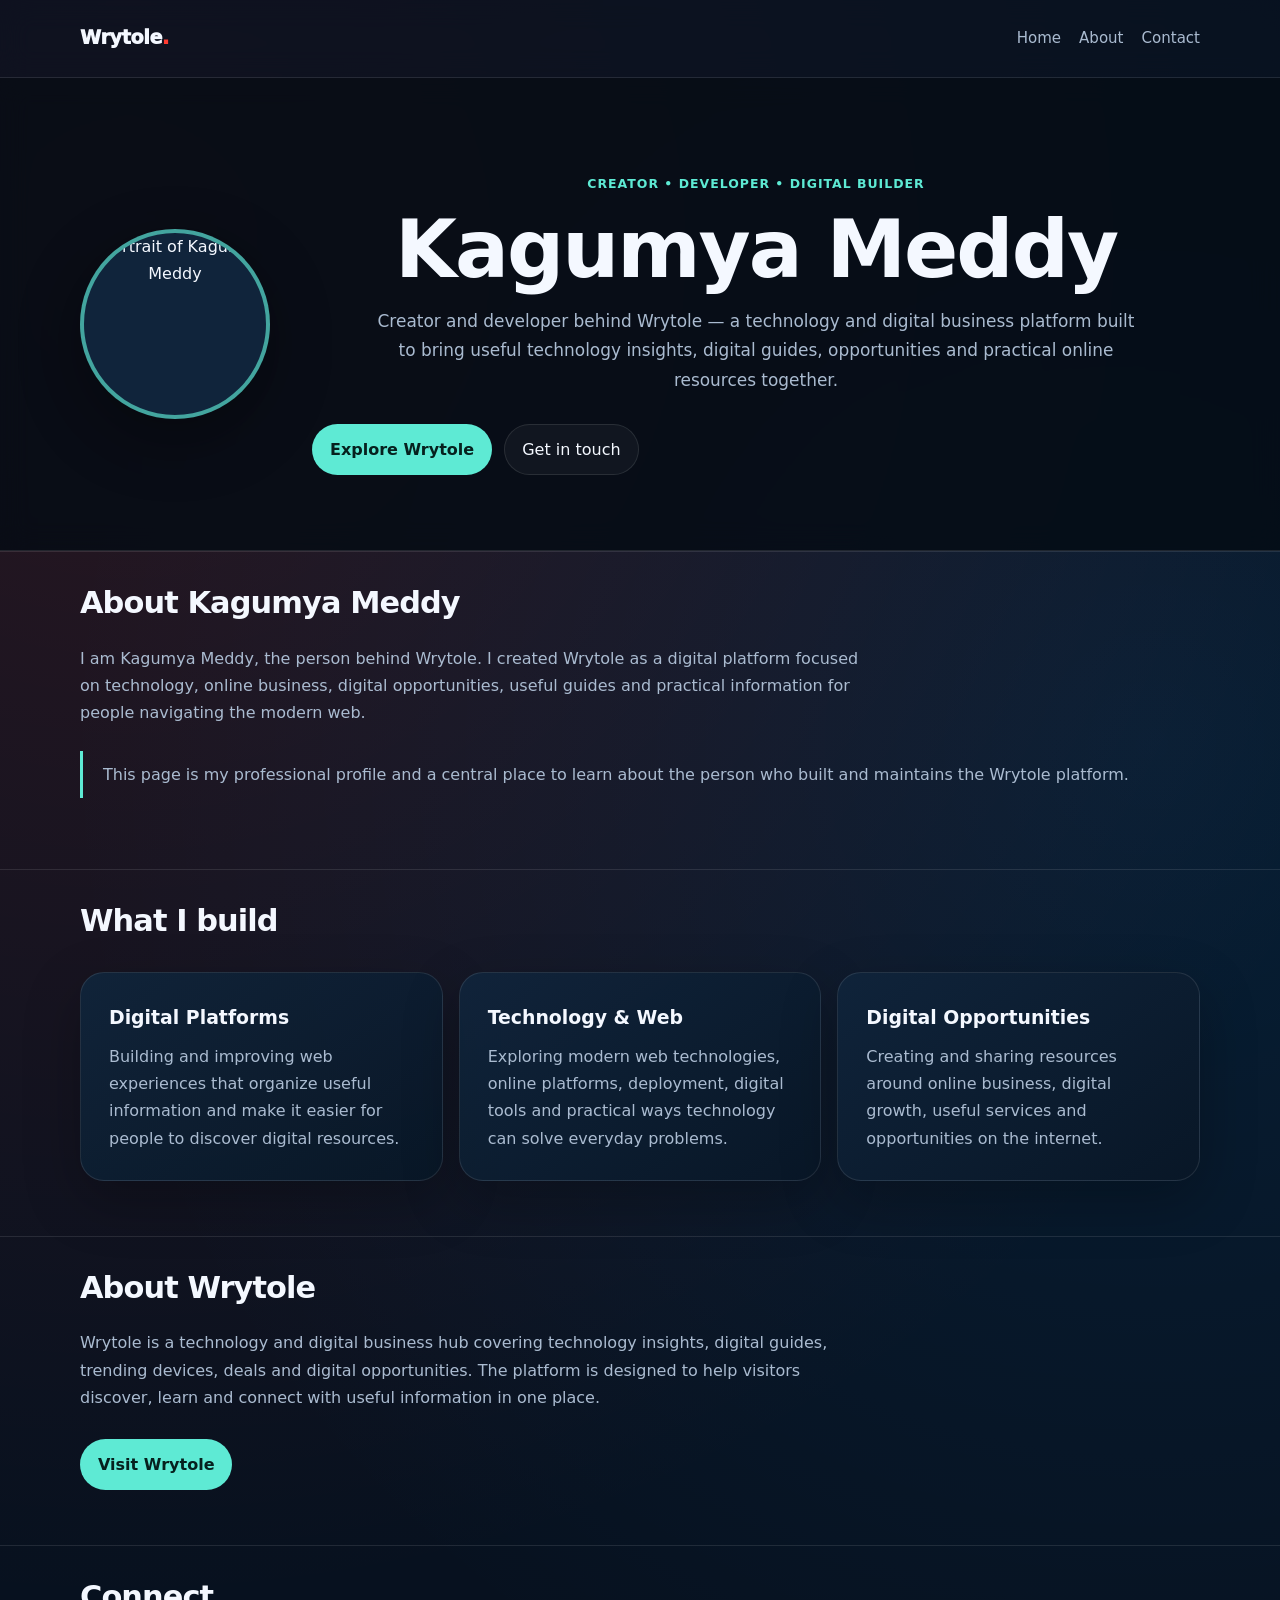
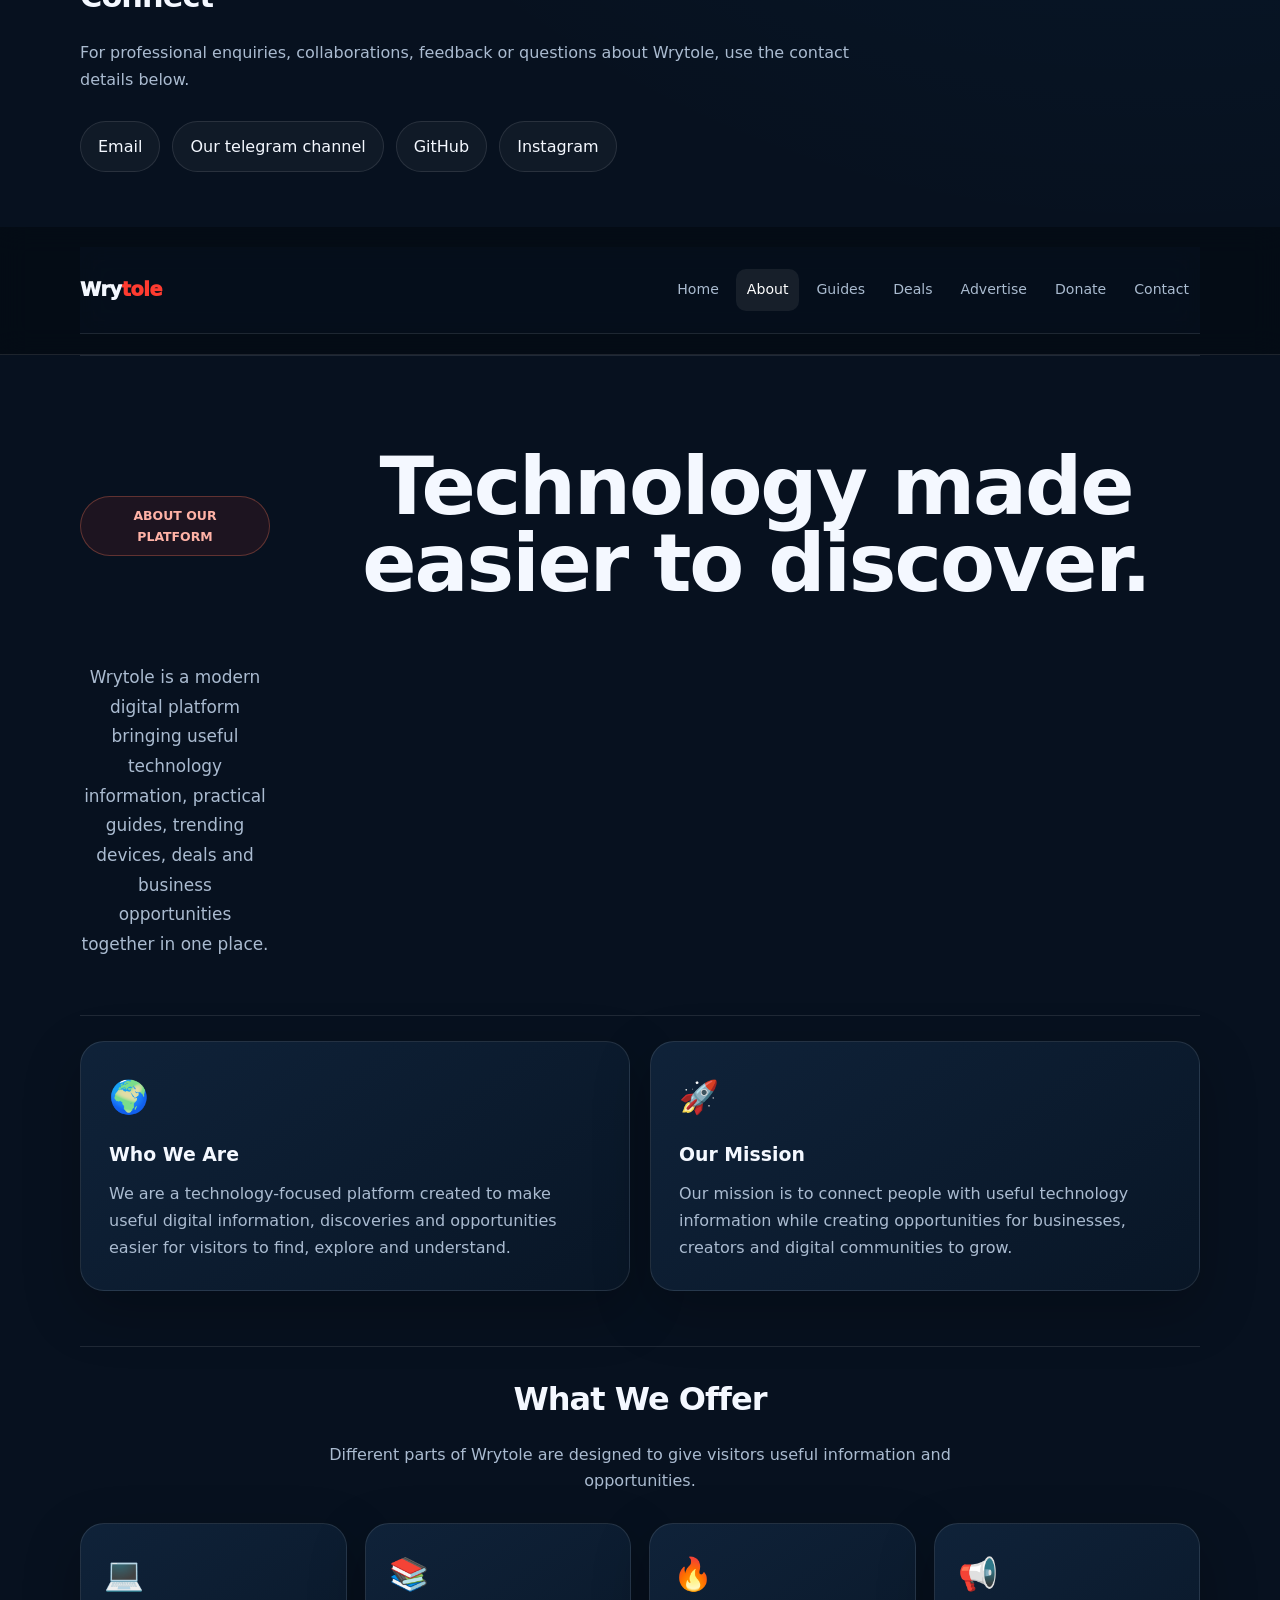
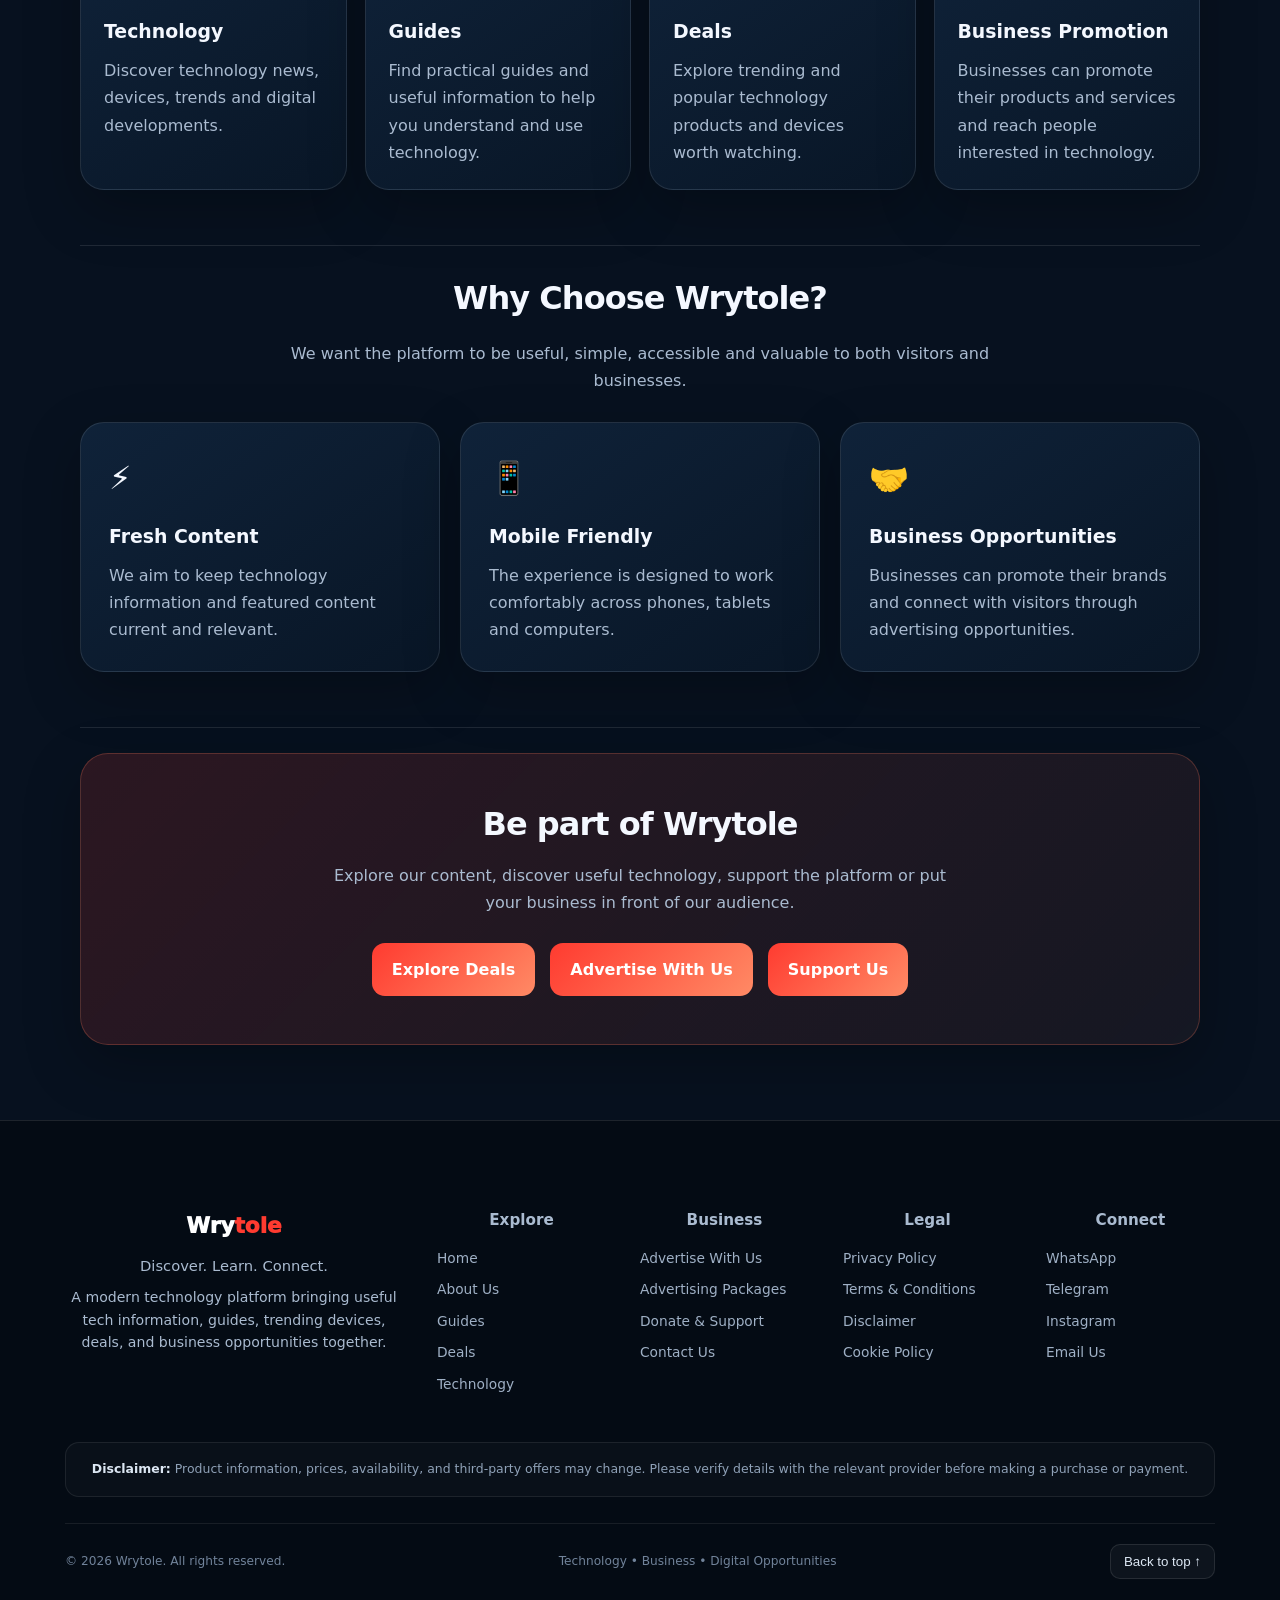
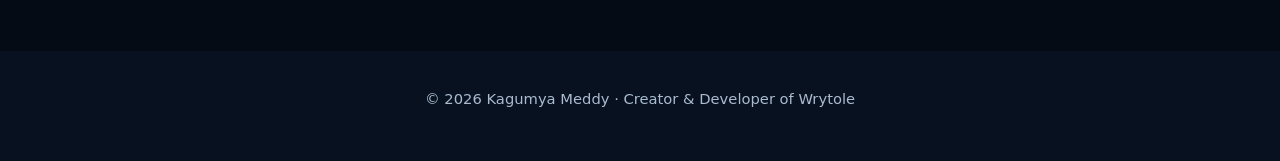
==== commit a75e5d5e: "Enhance about.html with header and main content Added a header and main sections to the about page, " ====
--- a/about.html
+++ b/about.html
@@ -405,6 +405,141 @@
         </div>
       </div>
     </section>
+    <header>
+<div class="wrap">
+<nav>
+<div class="brand">Wry<span>tole</span></div>
+<div class="navlinks">
+<a href="index.html">Home</a>
+<a href="about.html" class="active">About</a>
+<a href="guides.html">Guides</a>
+<a href="deals.html">Deals</a>
+<a href="advertising.html">Advertise</a>
+<a href="donate.html">Donate</a>
+<a href="contact.html">Contact</a>
+</div>
+</nav>
+</div>
+</header>
+
+<main class="wrap">
+
+<section class="hero">
+<span class="pill">ABOUT OUR PLATFORM</span>
+<h1>Technology made easier to discover.</h1>
+<p>Wrytole is a modern digital platform bringing useful technology information, practical guides, trending devices, deals and business opportunities together in one place.</p>
+</section>
+
+<section>
+<div class="about-grid">
+<article class="card">
+<div class="icon">🌍</div>
+<h3>Who We Are</h3>
+<p>We are a technology-focused platform created to make useful digital information, discoveries and opportunities easier for visitors to find, explore and understand.</p>
+</article>
+<article class="card">
+<div class="icon">🚀</div>
+<h3>Our Mission</h3>
+<p>Our mission is to connect people with useful technology information while creating opportunities for businesses, creators and digital communities to grow.</p>
+</article>
+</div>
+</section>
+
+<section>
+<div class="section-head">
+<h2>What We Offer</h2>
+<p>Different parts of Wrytole are designed to give visitors useful information and opportunities.</p>
+</div>
+<div class="offer-grid">
+<article class="card"><div class="icon">💻</div><h3>Technology</h3><p>Discover technology news, devices, trends and digital developments.</p></article>
+<article class="card"><div class="icon">📚</div><h3>Guides</h3><p>Find practical guides and useful information to help you understand and use technology.</p></article>
+<article class="card"><div class="icon">🔥</div><h3>Deals</h3><p>Explore trending and popular technology products and devices worth watching.</p></article>
+<article class="card"><div class="icon">📢</div><h3>Business Promotion</h3><p>Businesses can promote their products and services and reach people interested in technology.</p></article>
+</div>
+</section>
+
+<section>
+<div class="section-head">
+<h2>Why Choose Wrytole?</h2>
+<p>We want the platform to be useful, simple, accessible and valuable to both visitors and businesses.</p>
+</div>
+<div class="why-grid">
+<article class="card"><div class="icon">⚡</div><h3>Fresh Content</h3><p>We aim to keep technology information and featured content current and relevant.</p></article>
+<article class="card"><div class="icon">📱</div><h3>Mobile Friendly</h3><p>The experience is designed to work comfortably across phones, tablets and computers.</p></article>
+<article class="card"><div class="icon">🤝</div><h3>Business Opportunities</h3><p>Businesses can promote their brands and connect with visitors through advertising opportunities.</p></article>
+</div>
+</section>
+
+<section>
+<div class="cta">
+<h2>Be part of Wrytole</h2>
+<p>Explore our content, discover useful technology, support the platform or put your business in front of our audience.</p>
+<a class="btn" href="deals.html">Explore Deals</a>
+<a class="btn" href="advertising.html">Advertise With Us</a>
+<a class="btn" href="donate.html">Support Us</a>
+</div>
+</section>
+
+</main>
+
+<footer class="site-footer">
+<div class="footer-wrap">
+<div class="footer-grid">
+
+<div class="footer-brand">
+<a href="index.html" class="footer-logo">Wry<span>tole</span></a>
+<p>Discover. Learn. Connect.</p>
+<p class="footer-description">A modern technology platform bringing useful tech information, guides, trending devices, deals, and business opportunities together.</p>
+</div>
+
+<div class="footer-column">
+<h3>Explore</h3>
+<a href="index.html">Home</a>
+<a href="about.html">About Us</a>
+<a href="guides.html">Guides</a>
+<a href="deals.html">Deals</a>
+<a href="technology.html">Technology</a>
+</div>
+
+<div class="footer-column">
+<h3>Business</h3>
+<a href="advertising.html">Advertise With Us</a>
+<a href="advertising.html">Advertising Packages</a>
+<a href="donate.html">Donate &amp; Support</a>
+<a href="contact.html">Contact Us</a>
+</div>
+
+<div class="footer-column">
+<h3>Legal</h3>
+<a href="privacy.html">Privacy Policy</a>
+<a href="terms.html">Terms &amp; Conditions</a>
+<a href="disclaimer.html">Disclaimer</a>
+<a href="cookies.html">Cookie Policy</a>
+</div>
+
+<div class="footer-column">
+<h3>Connect</h3>
+<a href="https://wa.me/256709539676">WhatsApp</a>
+<a href="https://t.me/tecub1">Telegram</a>
+<a href="https://www.instagram.com/meddisonofficial?igsi=eDc5djh6bGQ4cXZ0">Instagram</a>
+<a href="Wrytole3@gmail.com">Email Us</a>
+</div>
+
+</div>
+
+<div class="footer-disclaimer">
+<strong>Disclaimer:</strong>
+Product information, prices, availability, and third-party offers may change.
+Please verify details with the relevant provider before making a purchase or payment.
+</div>
+
+<div class="footer-bottom">
+<p>© 2026 Wrytole. All rights reserved.</p>
+<p>Technology • Business • Digital Opportunities</p>
+<button type="button" class="back-to-top" onclick="window.scrollTo({top:0,behavior:'smooth'})">Back to top ↑</button>
+</div>
+</div>
+</footer>
   </main>
 
   <footer>
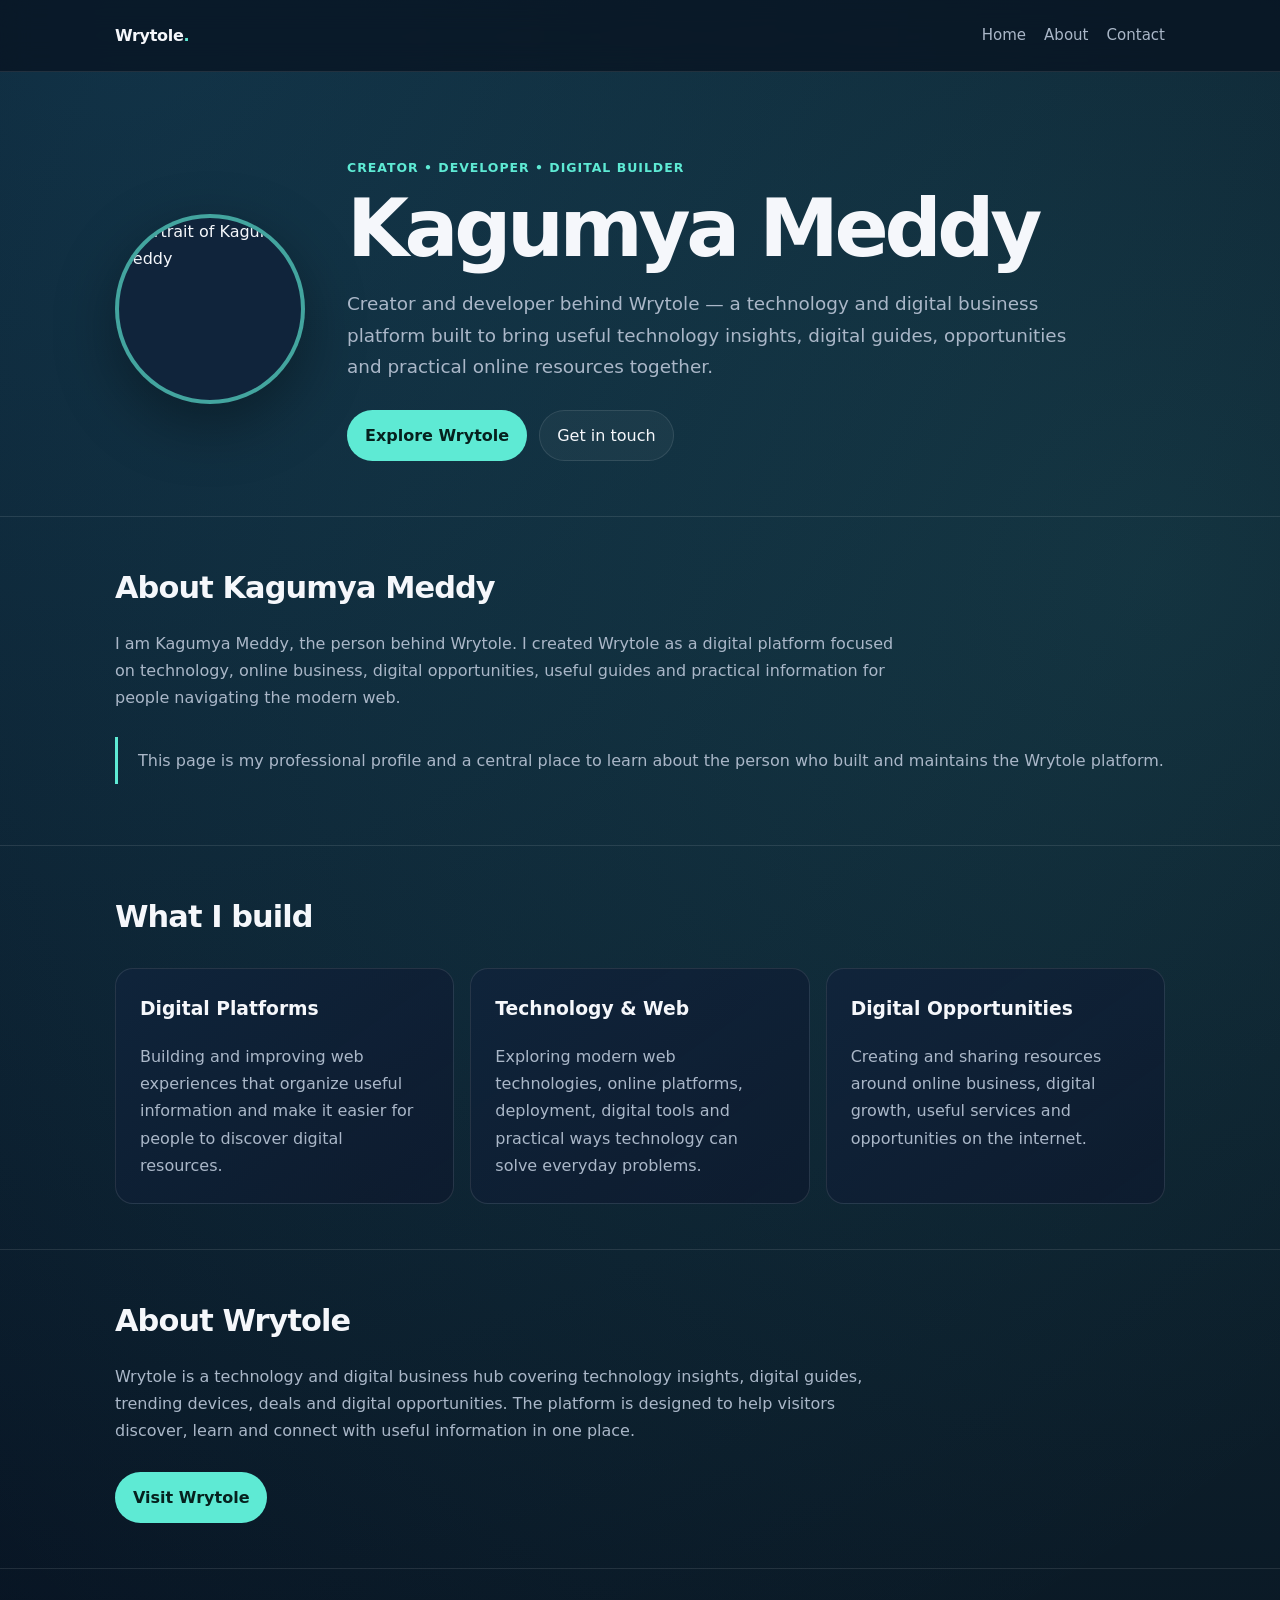
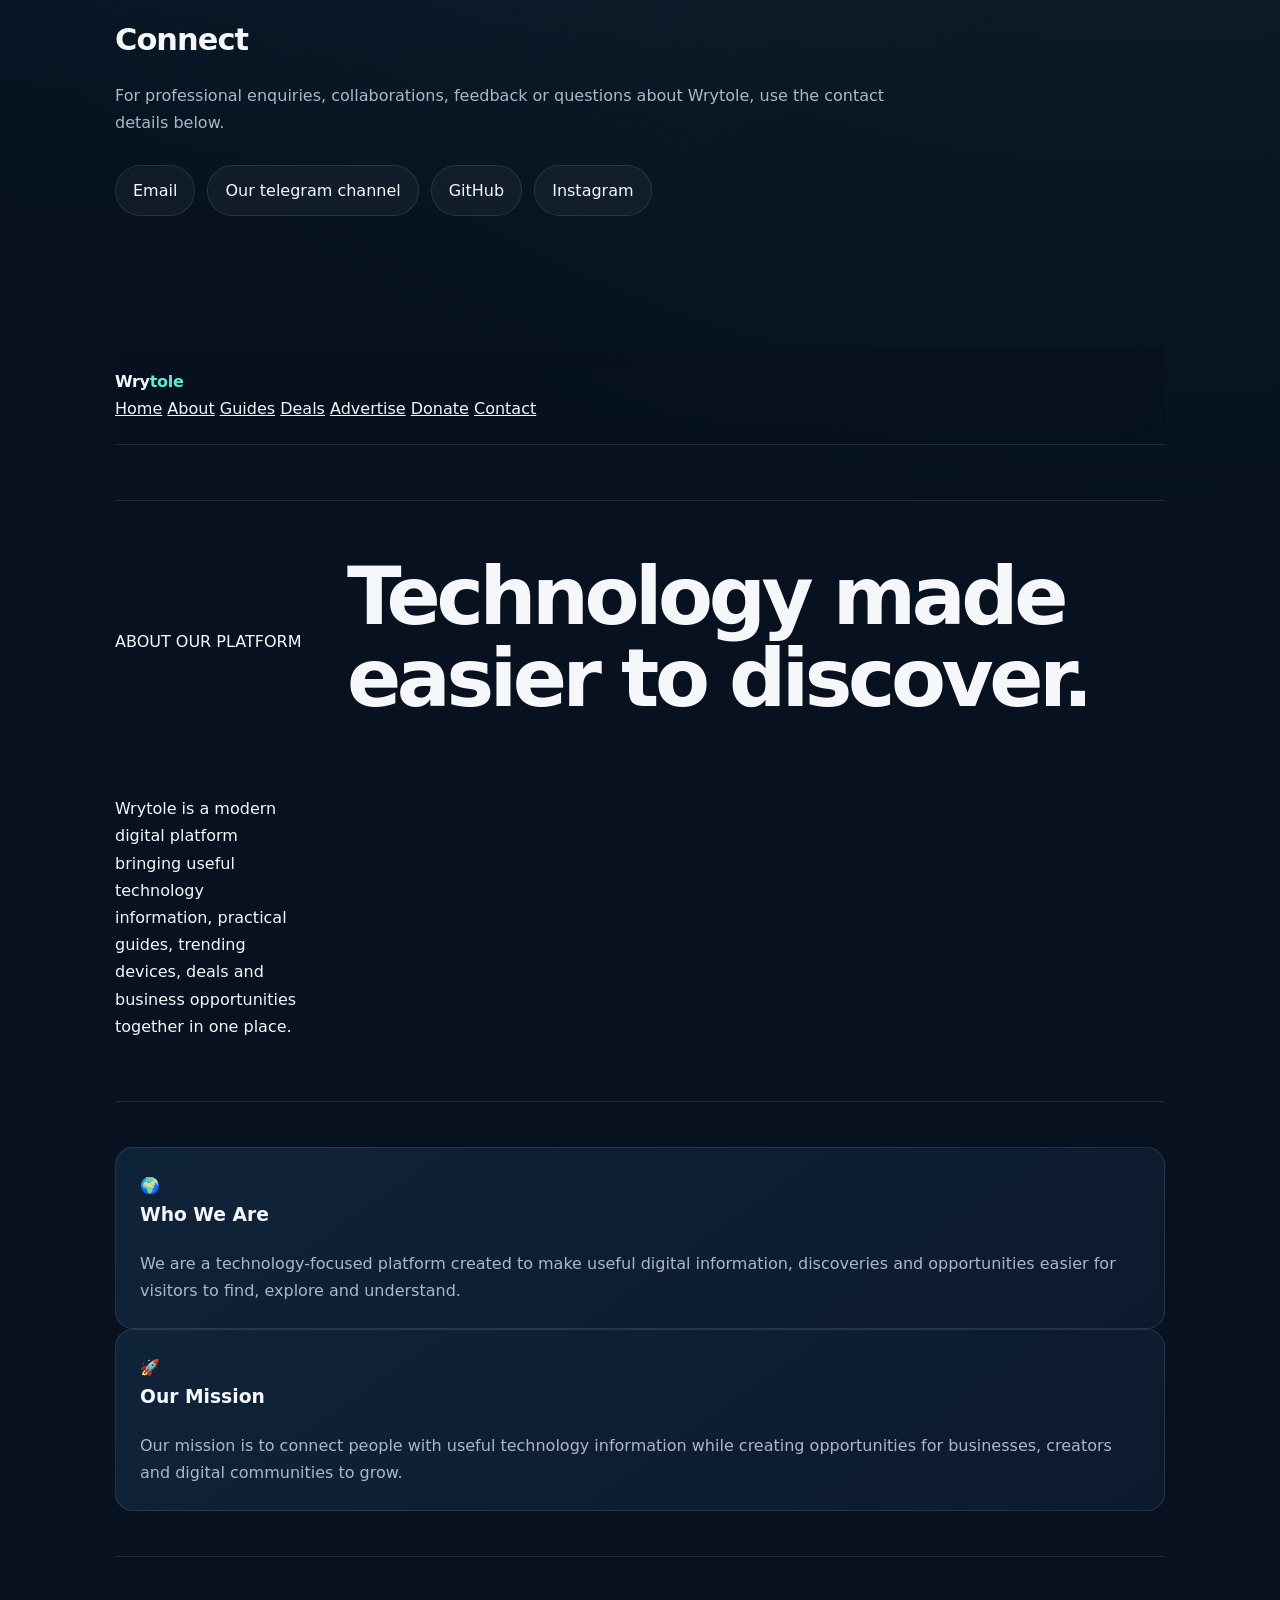
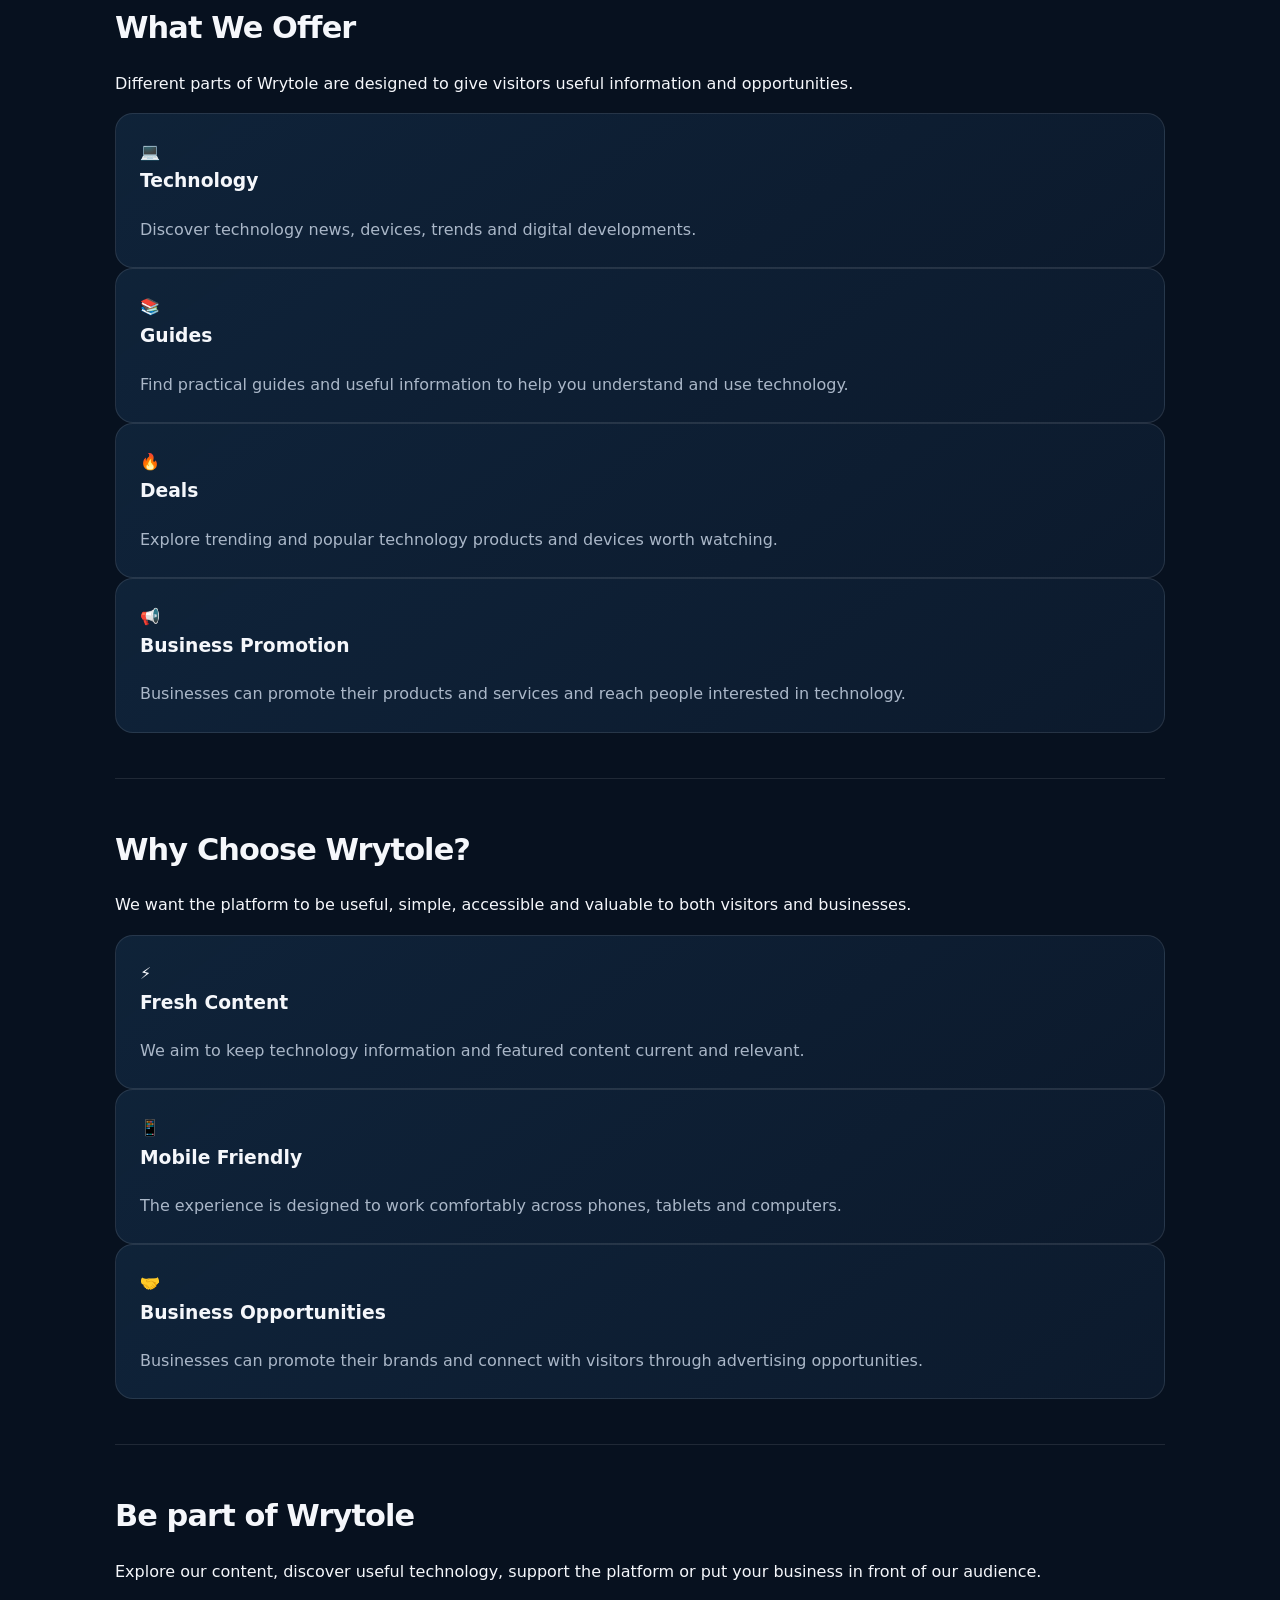
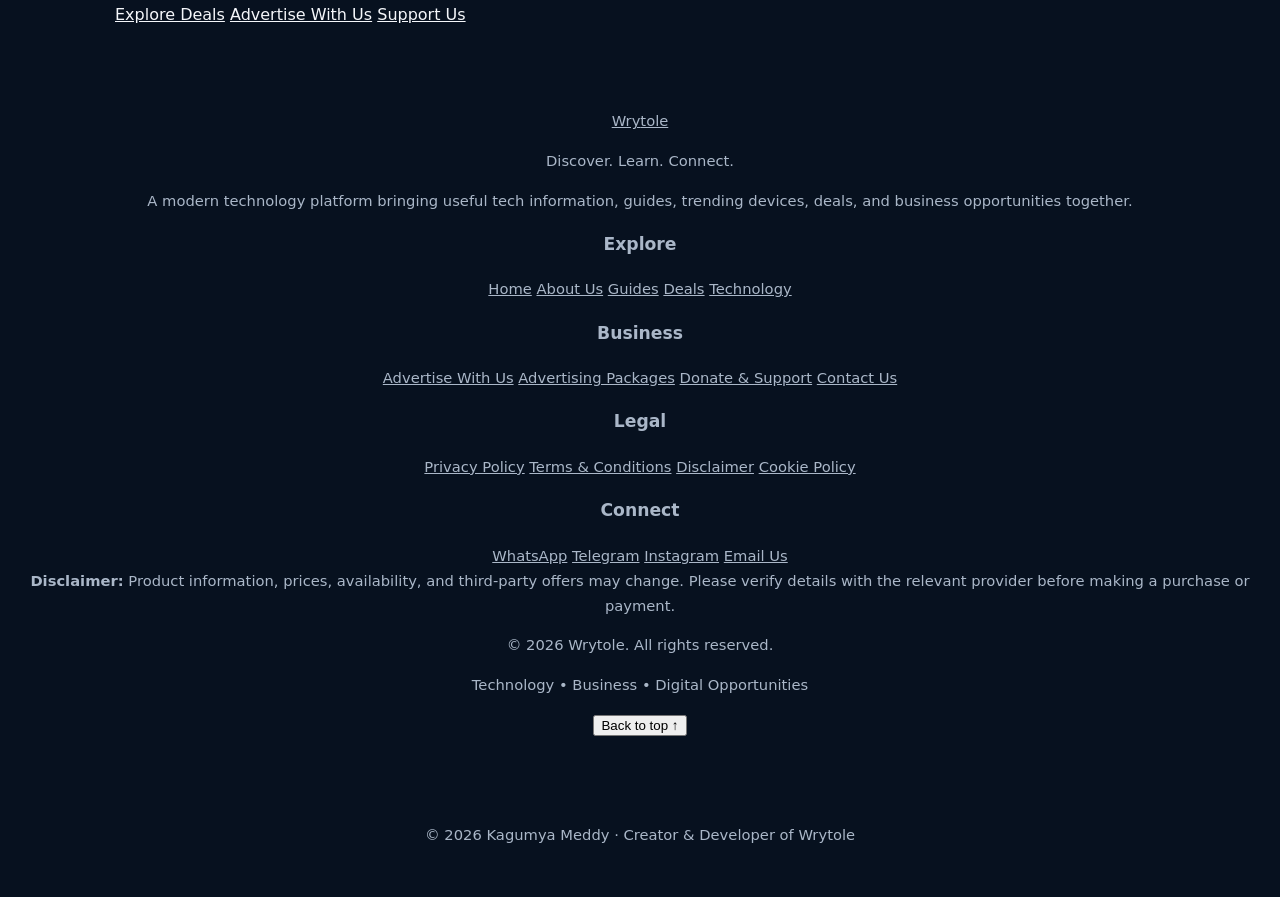
==== commit 36a1290a: "Clean up CSS styles in about.html Removed unused CSS styles and media queries from about.html." ====
--- a/about.html
+++ b/about.html
@@ -233,49 +233,7 @@
       .nav-inner { align-items: flex-start; flex-direction: column; }
     }
   
-:root{--bg:#07111f;--card:#0d1b2d;--text:#f4f8ff;--muted:#aabbd0;--a:#ff3b30;--a2:#ff8a65;--line:rgba(255,255,255,.10)}
-*{box-sizing:border-box}html{scroll-behavior:smooth}
-body{margin:0;font-family:Inter,system-ui,-apple-system,BlinkMacSystemFont,"Segoe UI",sans-serif;color:var(--text);background:radial-gradient(circle at 10% 5%,rgba(255,59,48,.14),transparent 28%),radial-gradient(circle at 90% 15%,rgba(0,156,255,.10),transparent 25%),var(--bg)}
-.wrap{width:min(1120px,92%);margin:auto}
-header{padding:20px 0;border-bottom:1px solid var(--line);position:sticky;top:0;z-index:20;background:rgba(4,11,20,.82);backdrop-filter:blur(14px)}
-nav{display:flex;align-items:center;justify-content:space-between;gap:20px}
-.brand{font-size:1.2rem;font-weight:950}.brand span{color:var(--a)}
-.navlinks{display:flex;gap:6px;flex-wrap:wrap}
-.navlinks a{color:var(--muted);text-decoration:none;padding:9px 11px;border-radius:10px;font-size:.88rem;transition:.2s}
-.navlinks a:hover,.navlinks a.active{color:#fff;background:rgba(255,255,255,.07)}
-.hero{text-align:center;padding:75px 0 55px;animation:rise .7s ease}
-.pill{display:inline-block;padding:8px 14px;border-radius:999px;background:rgba(255,59,48,.09);border:1px solid rgba(255,122,89,.30);color:#ffb2a6;font-size:.78rem;font-weight:850}
-h1{font-size:clamp(2.5rem,7vw,5rem);line-height:.96;letter-spacing:-2px;margin:18px 0}
-.hero p{max-width:760px;margin:auto;color:var(--muted);font-size:1.06rem;line-height:1.75}
-section{padding:25px 0 55px}
-.section-head{text-align:center;max-width:720px;margin:0 auto 28px}.section-head h2{font-size:2rem;margin:0 0 10px}.section-head p{color:var(--muted);line-height:1.65}
-.about-grid,.why-grid{display:grid;grid-template-columns:repeat(2,1fr);gap:20px}
-.card{background:linear-gradient(145deg,rgba(16,36,59,.95),rgba(9,23,39,.95));border:1px solid var(--line);border-radius:24px;padding:28px;box-shadow:0 20px 55px rgba(0,0,0,.25);transition:.25s}
-.card:hover{transform:translateY(-5px);border-color:rgba(255,122,89,.42)}
-.card h3{margin:0 0 10px;font-size:1.18rem}.card p{margin:0;color:var(--muted);line-height:1.7}.icon{font-size:2rem;margin-bottom:14px}
-.offer-grid{display:grid;grid-template-columns:repeat(4,1fr);gap:18px}.offer-grid .card{padding:23px}
-.why-grid{grid-template-columns:repeat(3,1fr)}
-.cta{padding:43px;border-radius:28px;text-align:center;background:linear-gradient(135deg,rgba(255,59,48,.15),rgba(255,138,101,.06));border:1px solid rgba(255,122,89,.25);box-shadow:0 20px 55px rgba(0,0,0,.25)}
-.cta h2{margin:0 0 10px;font-size:2rem}.cta p{color:var(--muted);max-width:650px;margin:0 auto 22px;line-height:1.7}
-.btn{display:inline-block;text-decoration:none;color:#fff;background:linear-gradient(135deg,var(--a),var(--a2));padding:13px 20px;border-radius:13px;font-weight:900;margin:5px;transition:.2s}.btn:hover{transform:translateY(-2px)}
-.site-footer{margin-top:20px;background:#040b14;border-top:1px solid var(--line)}
-.footer-wrap{width:min(1150px,92%);margin:auto;padding:52px 0 22px}
-.footer-grid{display:grid;grid-template-columns:2fr repeat(4,1fr);gap:34px}
-.footer-logo{color:#fff;text-decoration:none;font-size:1.35rem;font-weight:950}.footer-logo span{color:var(--a)}
-.footer-brand p{color:var(--muted);line-height:1.6;margin:9px 0}.footer-description{max-width:340px;font-size:.88rem}
-.footer-column h3{margin:0 0 13px;font-size:.95rem}
-.footer-column a{display:block;width:max-content;max-width:100%;color:#9fb0c5;text-decoration:none;font-size:.86rem;margin:8px 0;transition:.2s}
-.footer-column a:hover{color:#fff;transform:translateX(3px)}
-.footer-disclaimer{margin-top:38px;padding:16px 18px;border:1px solid rgba(255,255,255,.08);border-radius:14px;background:rgba(255,255,255,.025);color:#8fa1b7;font-size:.78rem;line-height:1.65}
-.footer-disclaimer strong{color:#dce7f3}
-.footer-bottom{display:flex;align-items:center;justify-content:space-between;gap:15px;flex-wrap:wrap;border-top:1px solid rgba(255,255,255,.08);margin-top:26px;padding-top:20px;color:#71839a;font-size:.76rem}
-.footer-bottom p{margin:0}
-.back-to-top{border:1px solid rgba(255,255,255,.10);background:rgba(255,255,255,.04);color:#dce7f3;padding:9px 13px;border-radius:10px;cursor:pointer;transition:.2s}
-.back-to-top:hover{background:rgba(255,255,255,.09);transform:translateY(-2px)}
-@keyframes rise{from{opacity:0;transform:translateY(20px)}to{opacity:1;transform:none}}
-@media(max-width:900px){.offer-grid{grid-template-columns:1fr 1fr}.why-grid{grid-template-columns:1fr}.footer-grid{grid-template-columns:2fr 1fr 1fr}}
-@media(max-width:650px){.navlinks{display:none}.about-grid,.offer-grid{grid-template-columns:1fr}.footer-grid{grid-template-columns:1fr 1fr}.footer-brand{grid-column:1/-1}h1{letter-spacing:-1px}}
-@media(max-width:420px){.footer-grid{grid-template-columns:1fr}}
+
 
   </style>
 </head>
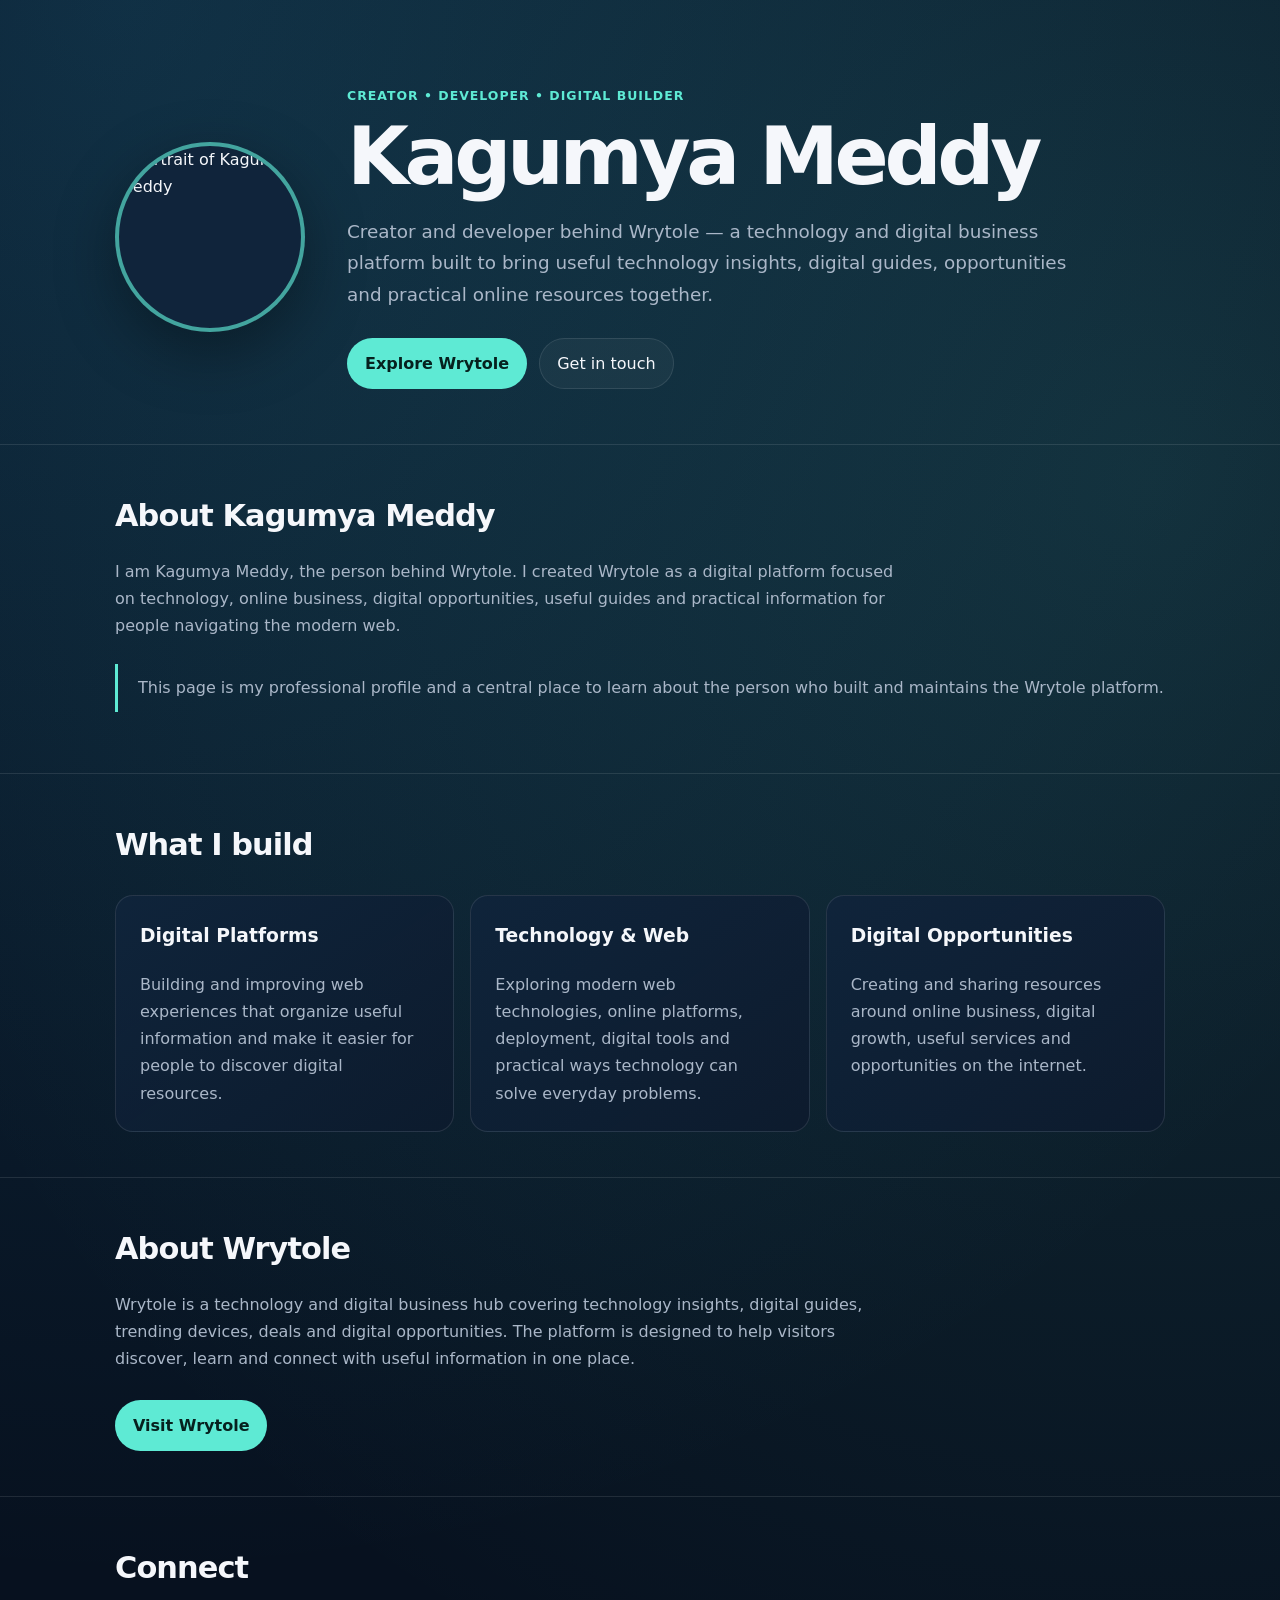
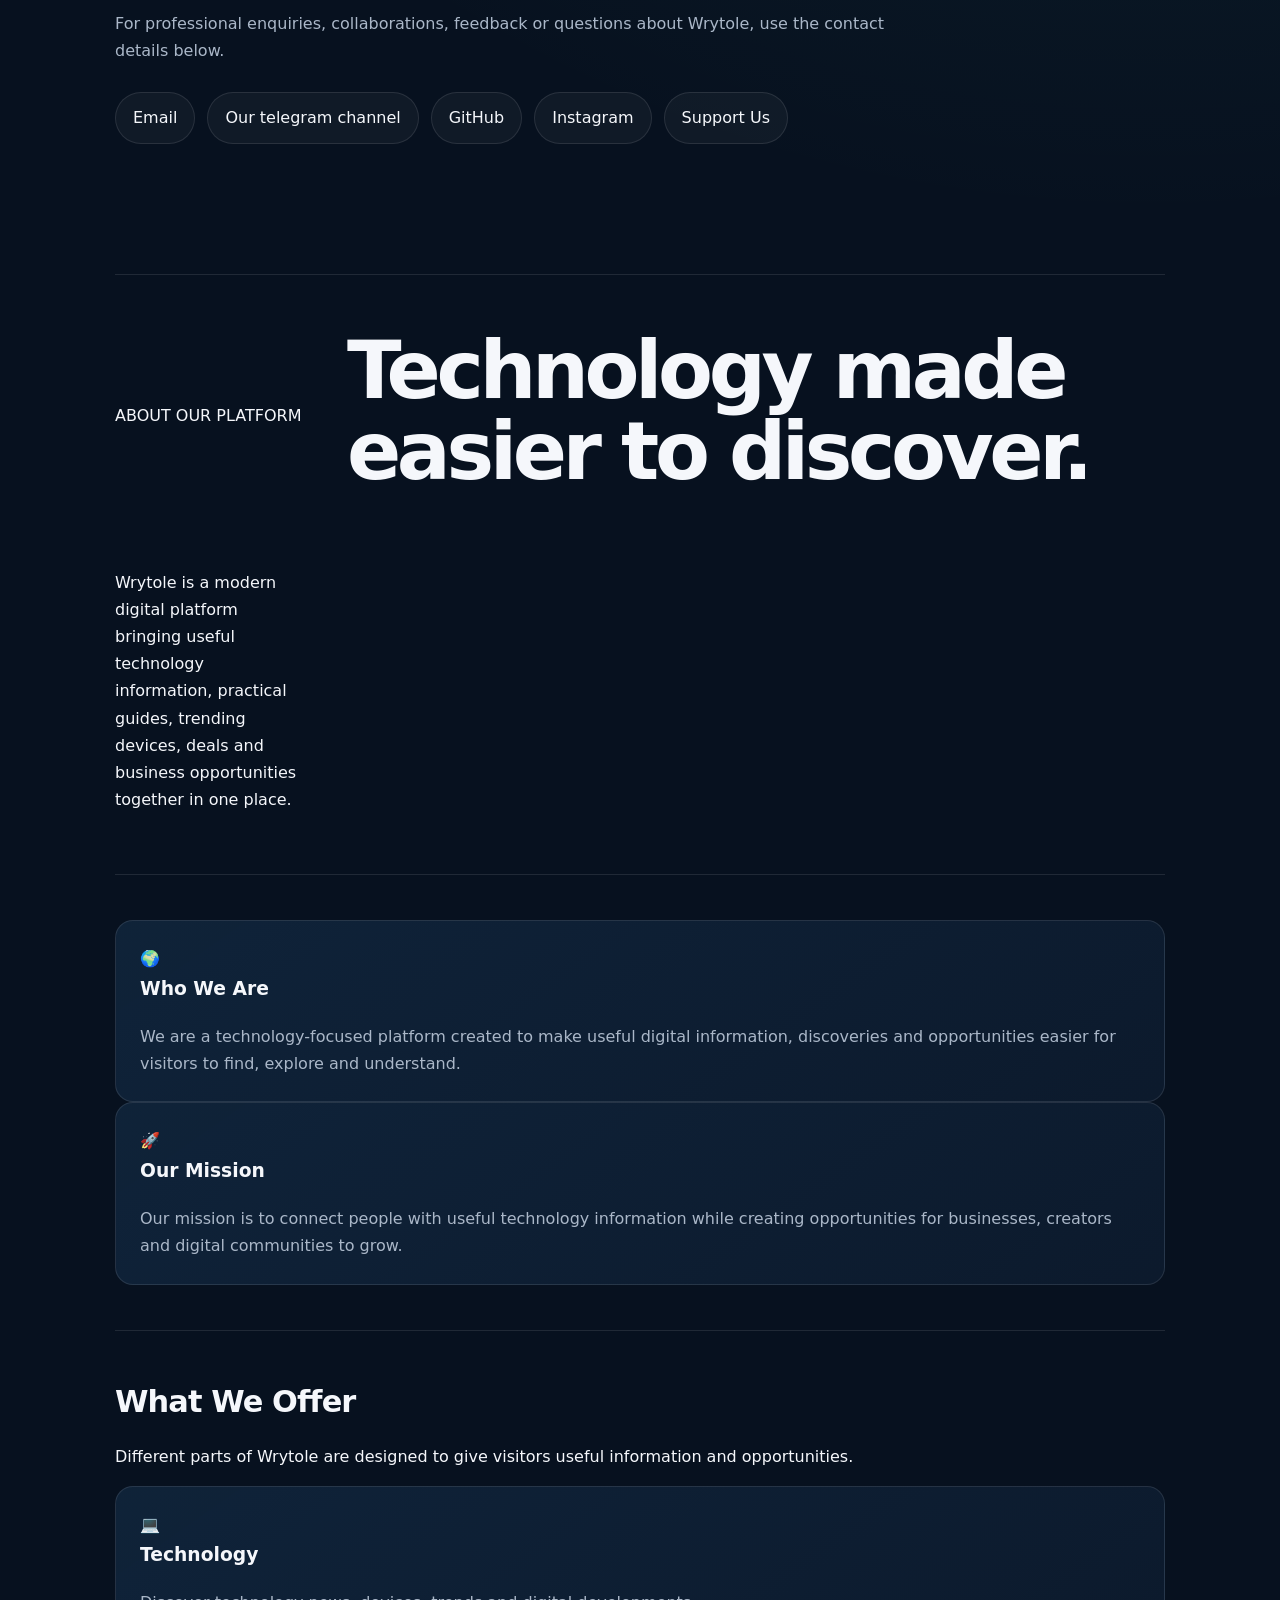
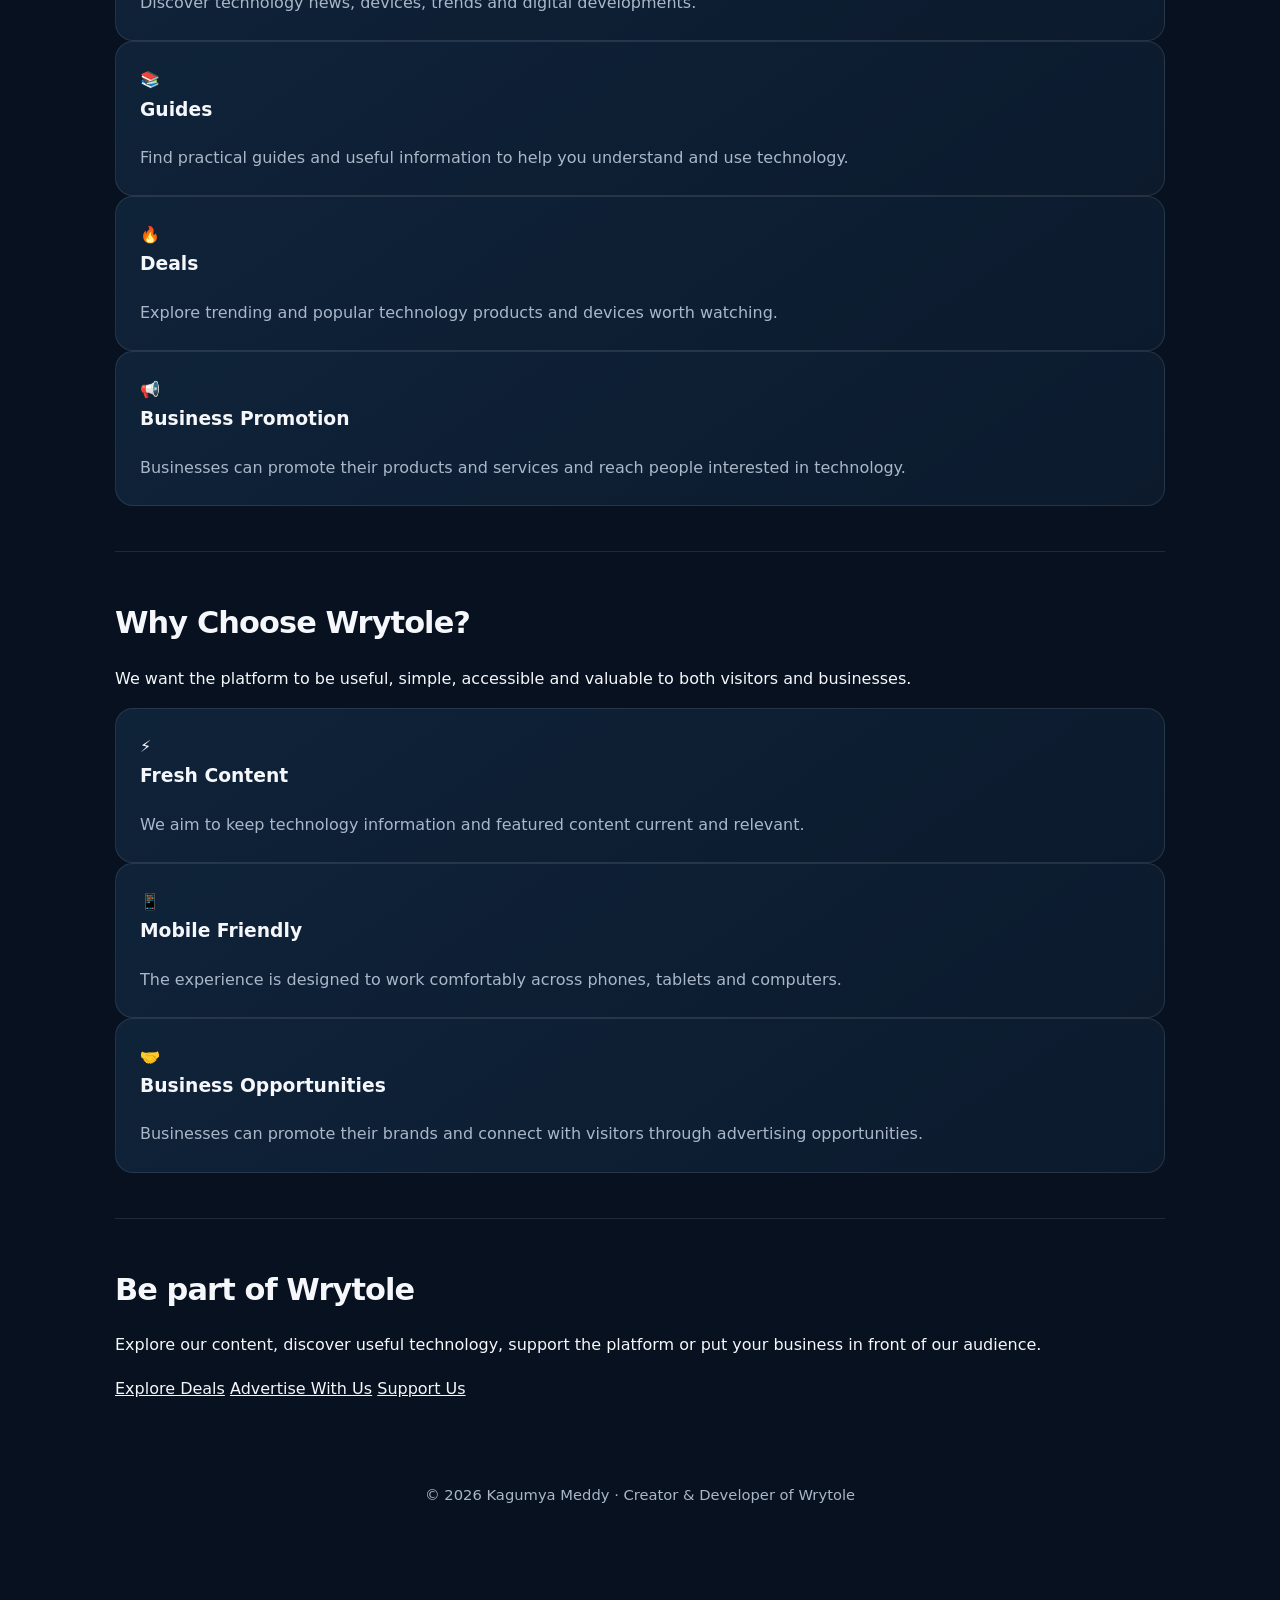
==== commit 9222b827: "Remove navigation and footer sections Removed navigation and footer sections from about.html." ====
--- a/about.html
+++ b/about.html
@@ -239,16 +239,6 @@
 </head>
 
 <body>
-  <nav>
-    <div class="wrap nav-inner">
-      <a class="brand" href="./">Wrytole<span>.</span></a>
-      <div class="nav-links">
-        <a href="index.html">Home</a>
-        <a href="about.html" aria-current="page">About</a>
-        <a href="contact.html">Contact</a>
-      </div>
-    </div>
-  </nav>
 
   <main>
     <header>
@@ -360,26 +350,11 @@
           <a class="button" href="https://t.me/tecub1">Our telegram channel</a>
           <a class="button" href="YOUR-GITHUB-URL">GitHub</a>
           <a class="button" href="https://www.instagram.com/meddisonofficial?stkn=eDc5djh6bGQ4cXZ0">Instagram</a>
+          <a class="button" href="donate.html">Support Us</a>
         </div>
       </div>
     </section>
     <header>
-<div class="wrap">
-<nav>
-<div class="brand">Wry<span>tole</span></div>
-<div class="navlinks">
-<a href="index.html">Home</a>
-<a href="about.html" class="active">About</a>
-<a href="guides.html">Guides</a>
-<a href="deals.html">Deals</a>
-<a href="advertising.html">Advertise</a>
-<a href="donate.html">Donate</a>
-<a href="contact.html">Contact</a>
-</div>
-</nav>
-</div>
-</header>
-
 <main class="wrap">
 
 <section class="hero">
@@ -440,65 +415,8 @@
 
 </main>
 
-<footer class="site-footer">
-<div class="footer-wrap">
-<div class="footer-grid">
-
-<div class="footer-brand">
-<a href="index.html" class="footer-logo">Wry<span>tole</span></a>
-<p>Discover. Learn. Connect.</p>
-<p class="footer-description">A modern technology platform bringing useful tech information, guides, trending devices, deals, and business opportunities together.</p>
-</div>
-
-<div class="footer-column">
-<h3>Explore</h3>
-<a href="index.html">Home</a>
-<a href="about.html">About Us</a>
-<a href="guides.html">Guides</a>
-<a href="deals.html">Deals</a>
-<a href="technology.html">Technology</a>
-</div>
-
-<div class="footer-column">
-<h3>Business</h3>
-<a href="advertising.html">Advertise With Us</a>
-<a href="advertising.html">Advertising Packages</a>
-<a href="donate.html">Donate &amp; Support</a>
-<a href="contact.html">Contact Us</a>
-</div>
-
-<div class="footer-column">
-<h3>Legal</h3>
-<a href="privacy.html">Privacy Policy</a>
-<a href="terms.html">Terms &amp; Conditions</a>
-<a href="disclaimer.html">Disclaimer</a>
-<a href="cookies.html">Cookie Policy</a>
-</div>
-
-<div class="footer-column">
-<h3>Connect</h3>
-<a href="https://wa.me/256709539676">WhatsApp</a>
-<a href="https://t.me/tecub1">Telegram</a>
-<a href="https://www.instagram.com/meddisonofficial?igsi=eDc5djh6bGQ4cXZ0">Instagram</a>
-<a href="Wrytole3@gmail.com">Email Us</a>
-</div>
-
-</div>
-
-<div class="footer-disclaimer">
-<strong>Disclaimer:</strong>
-Product information, prices, availability, and third-party offers may change.
-Please verify details with the relevant provider before making a purchase or payment.
-</div>
-
-<div class="footer-bottom">
-<p>© 2026 Wrytole. All rights reserved.</p>
-<p>Technology • Business • Digital Opportunities</p>
-<button type="button" class="back-to-top" onclick="window.scrollTo({top:0,behavior:'smooth'})">Back to top ↑</button>
-</div>
-</div>
-</footer>
-  </main>
+
+
 
   <footer>
     <div class="wrap">
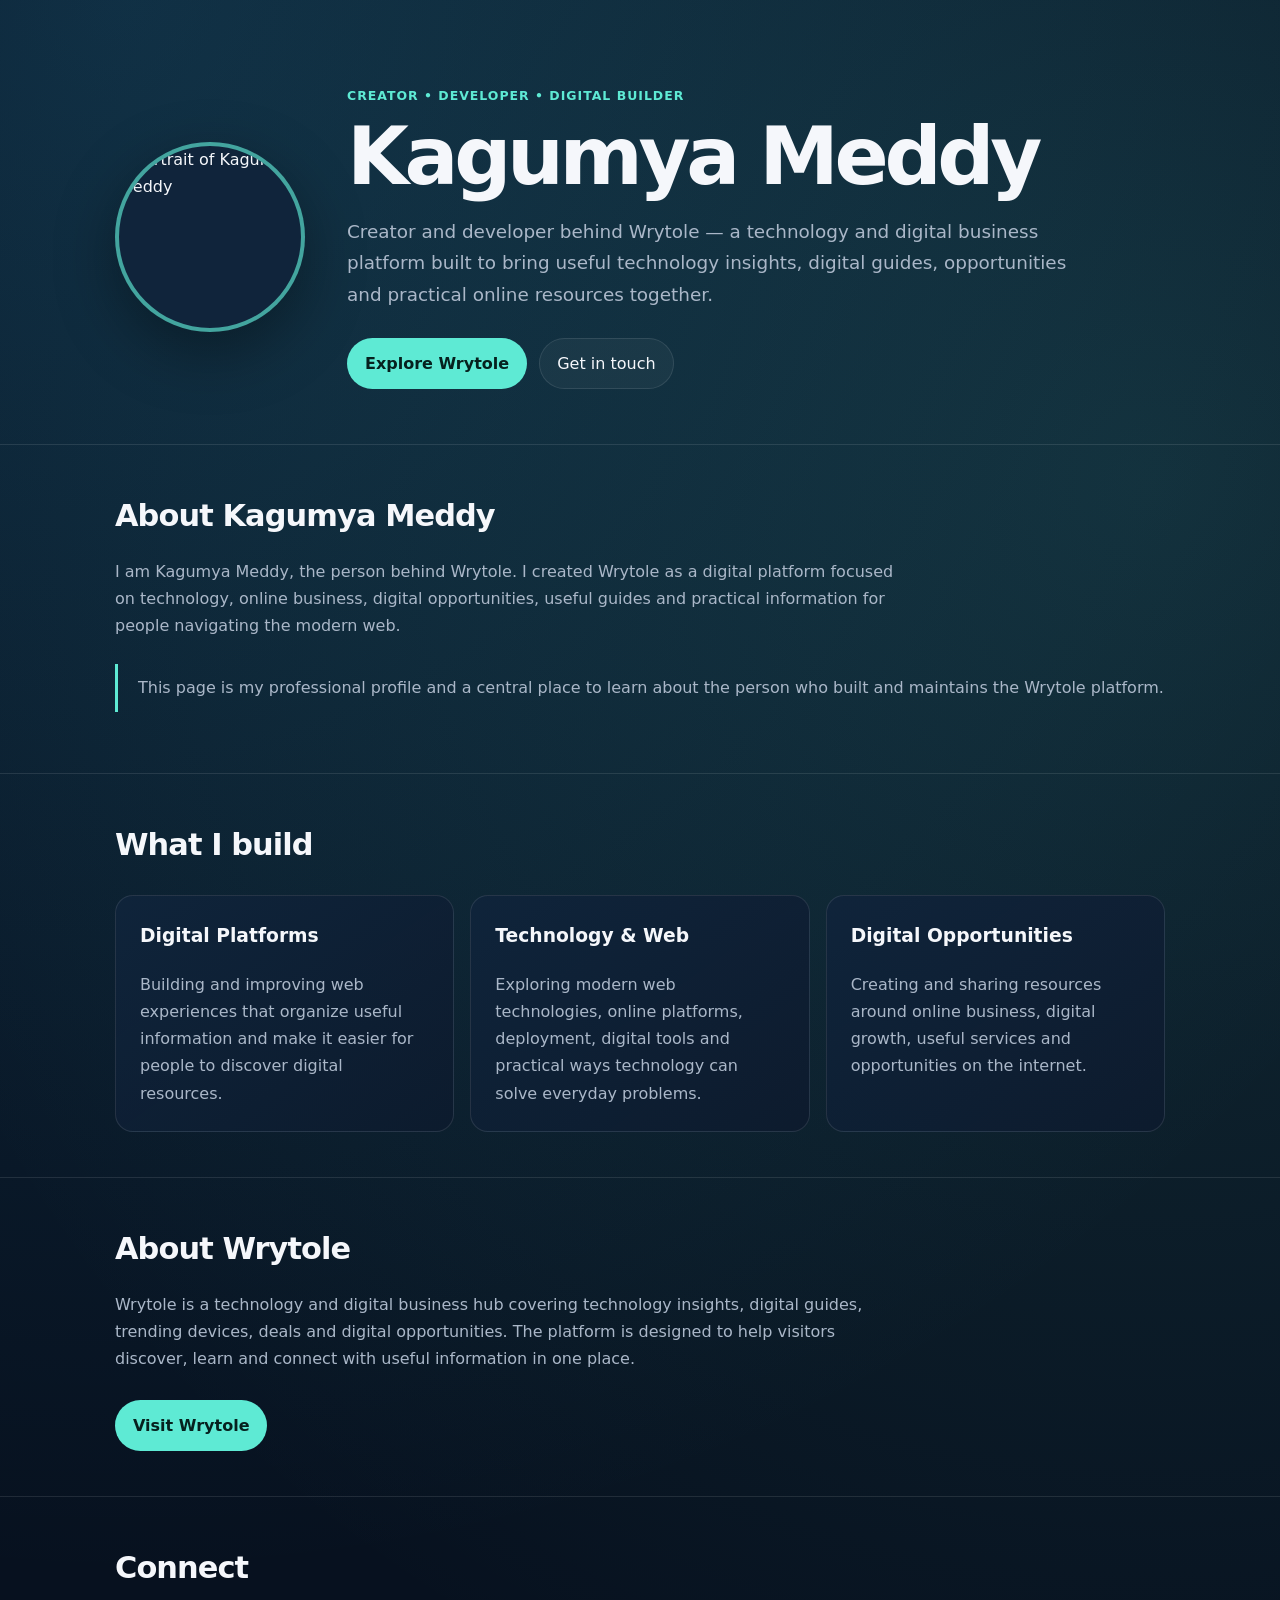
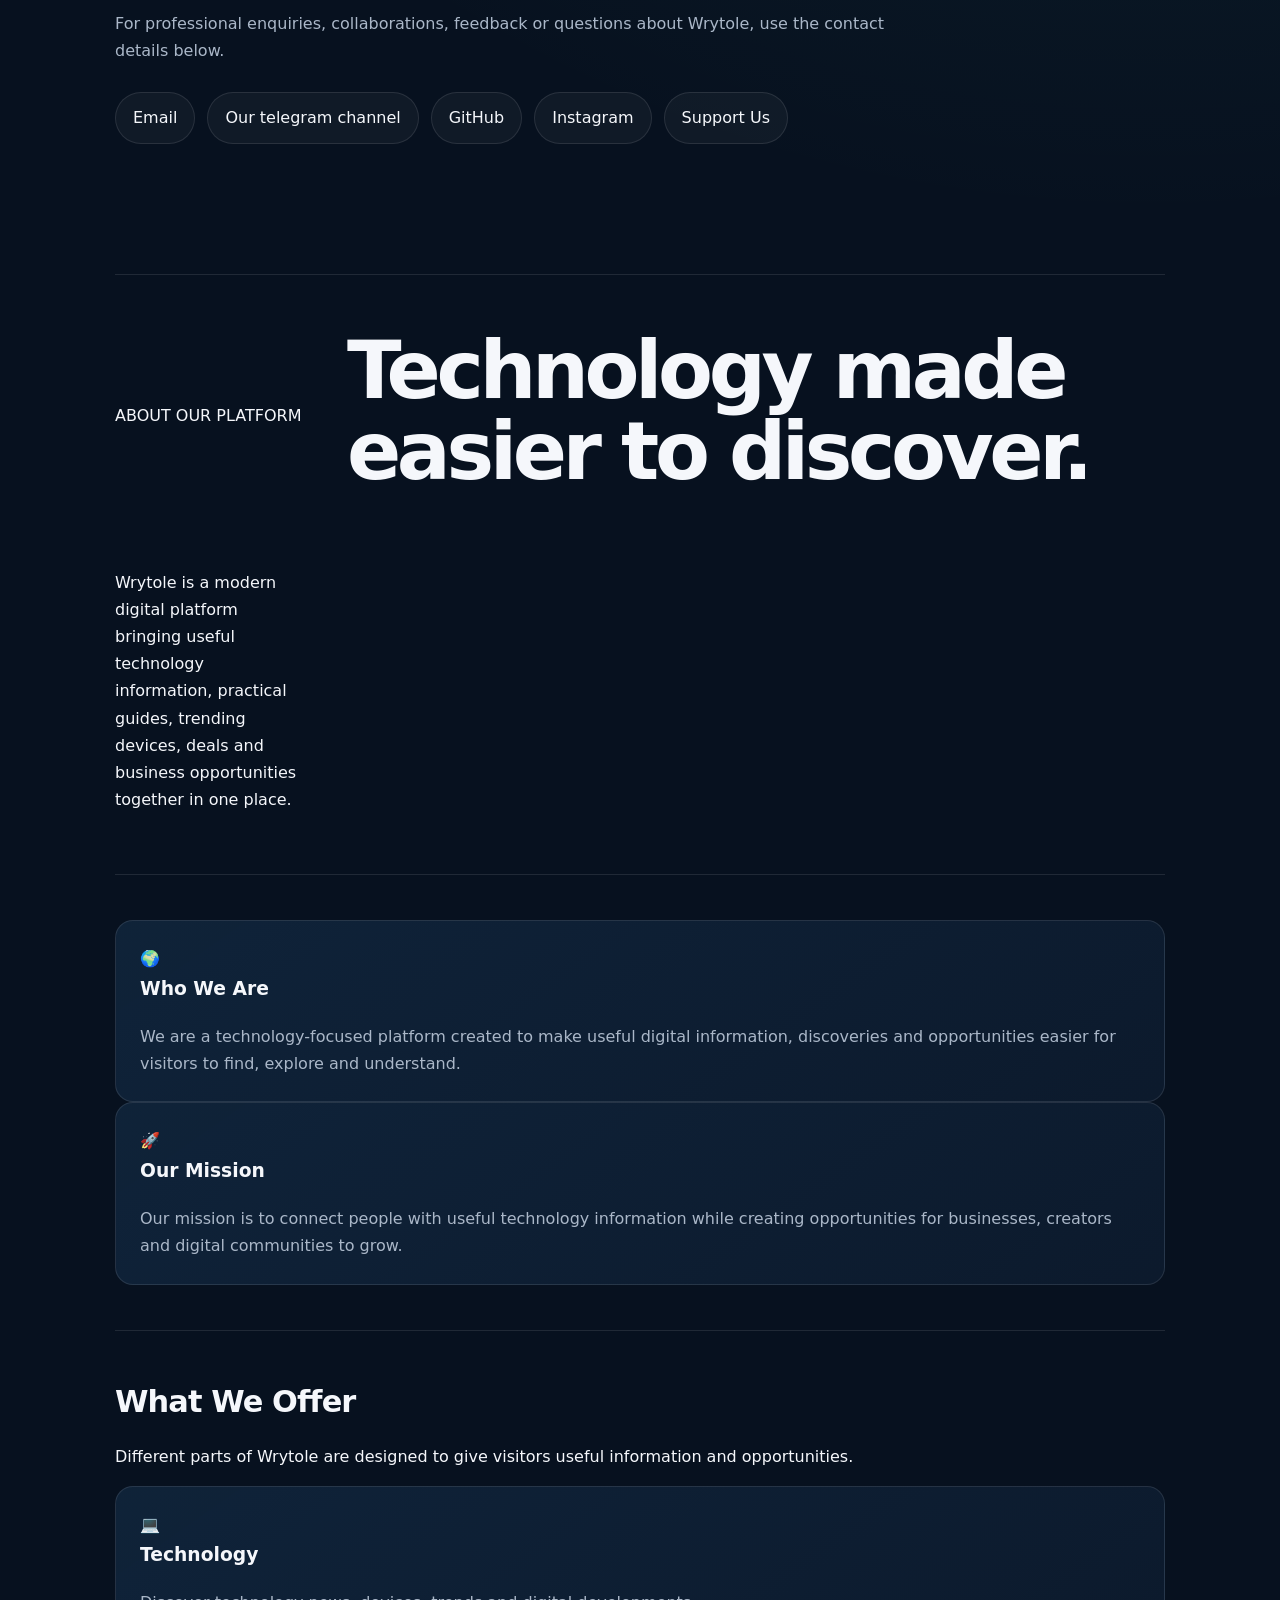
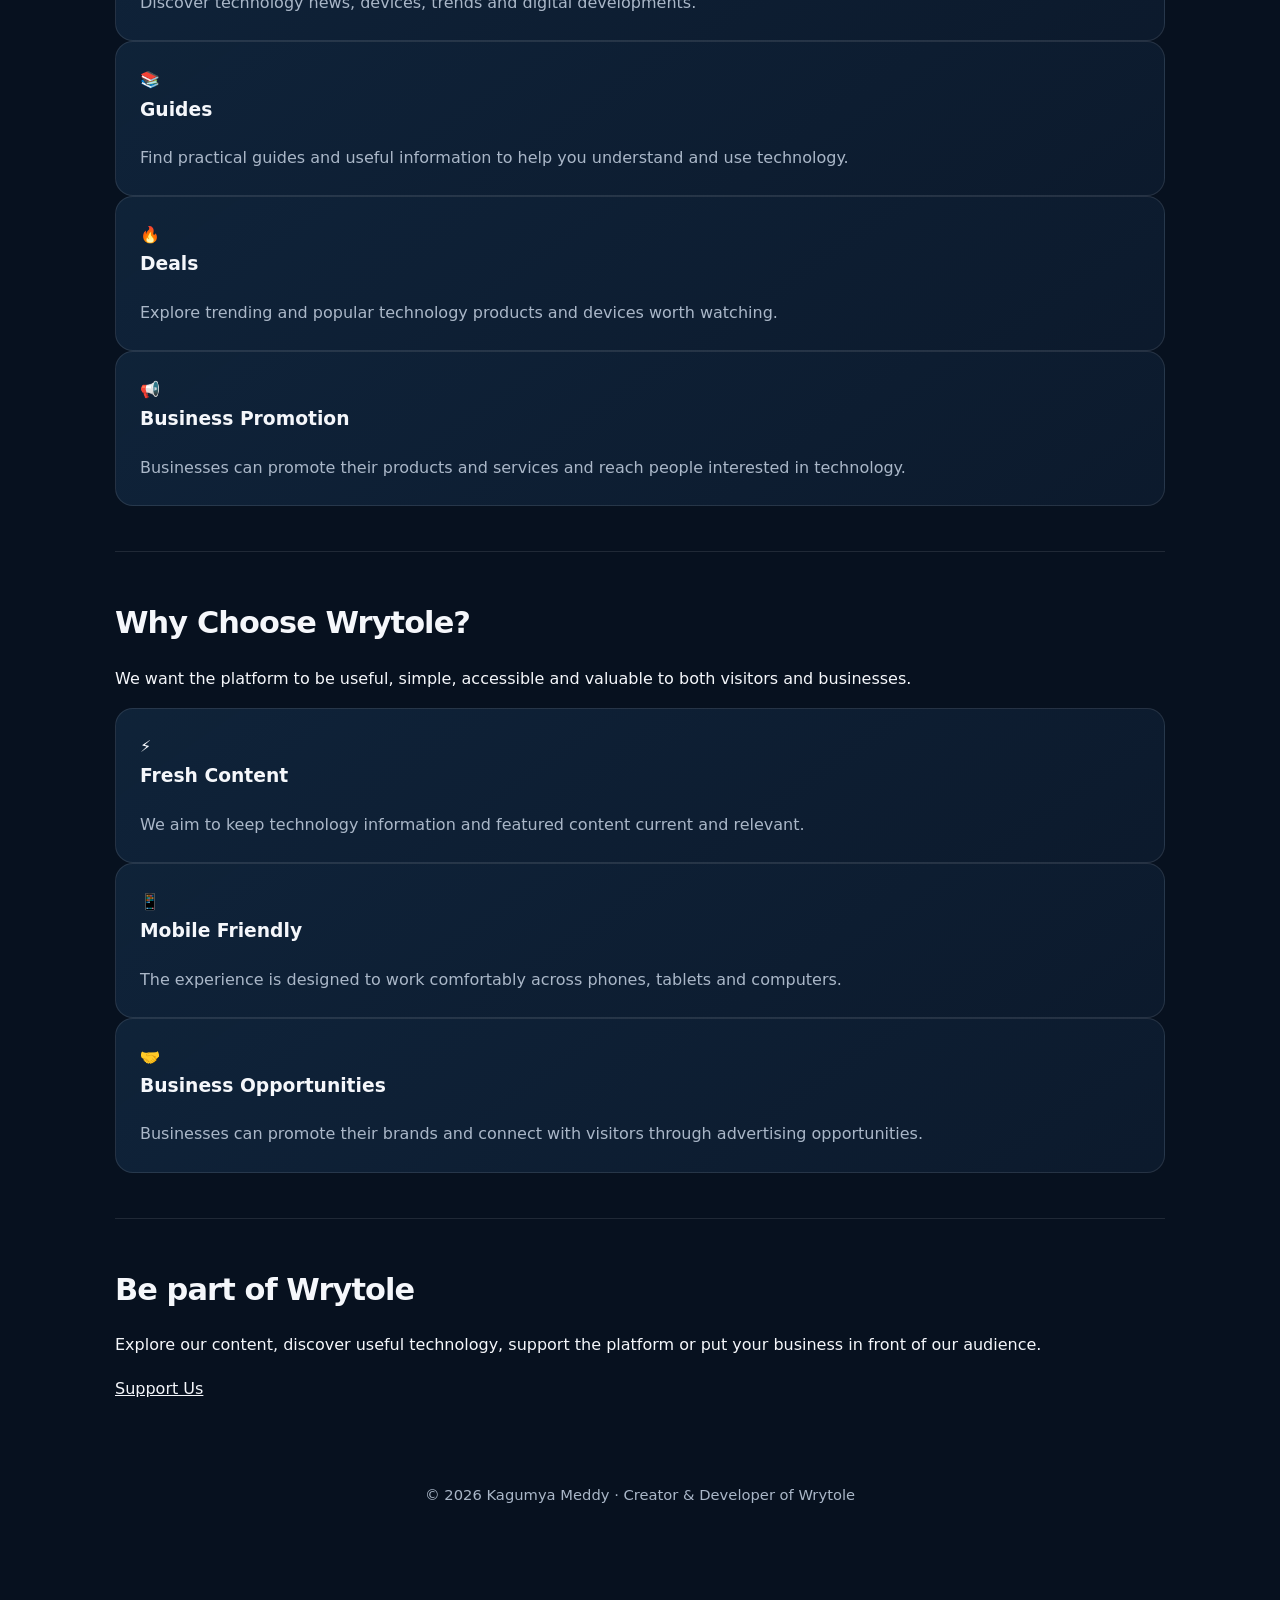
==== commit d8e139cb: "Replace 'Explore Deals' and 'Advertise' with 'Support Us'" ====
--- a/about.html
+++ b/about.html
@@ -407,17 +407,12 @@
 <div class="cta">
 <h2>Be part of Wrytole</h2>
 <p>Explore our content, discover useful technology, support the platform or put your business in front of our audience.</p>
-<a class="btn" href="deals.html">Explore Deals</a>
-<a class="btn" href="advertising.html">Advertise With Us</a>
+
 <a class="btn" href="donate.html">Support Us</a>
 </div>
 </section>
 
 </main>
-
-
-
-
   <footer>
     <div class="wrap">
       © 2026 Kagumya Meddy · Creator & Developer of Wrytole
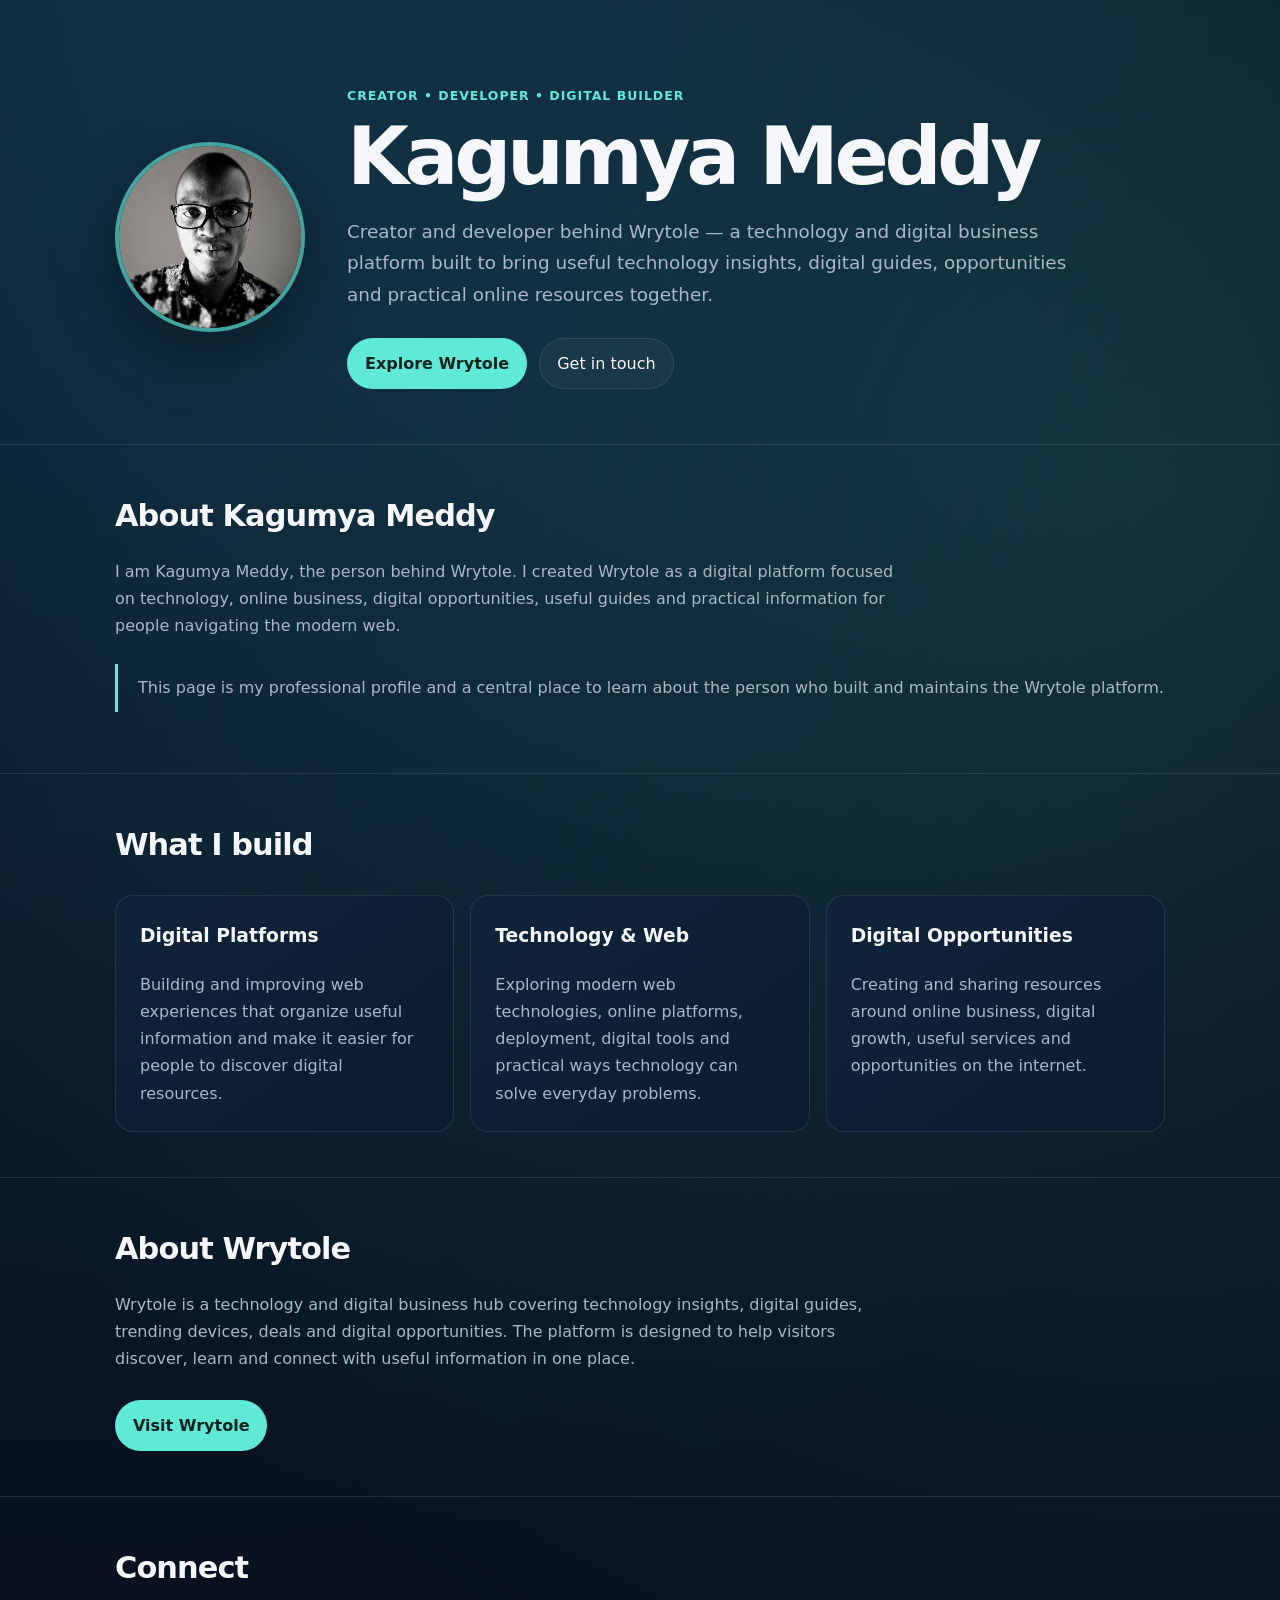
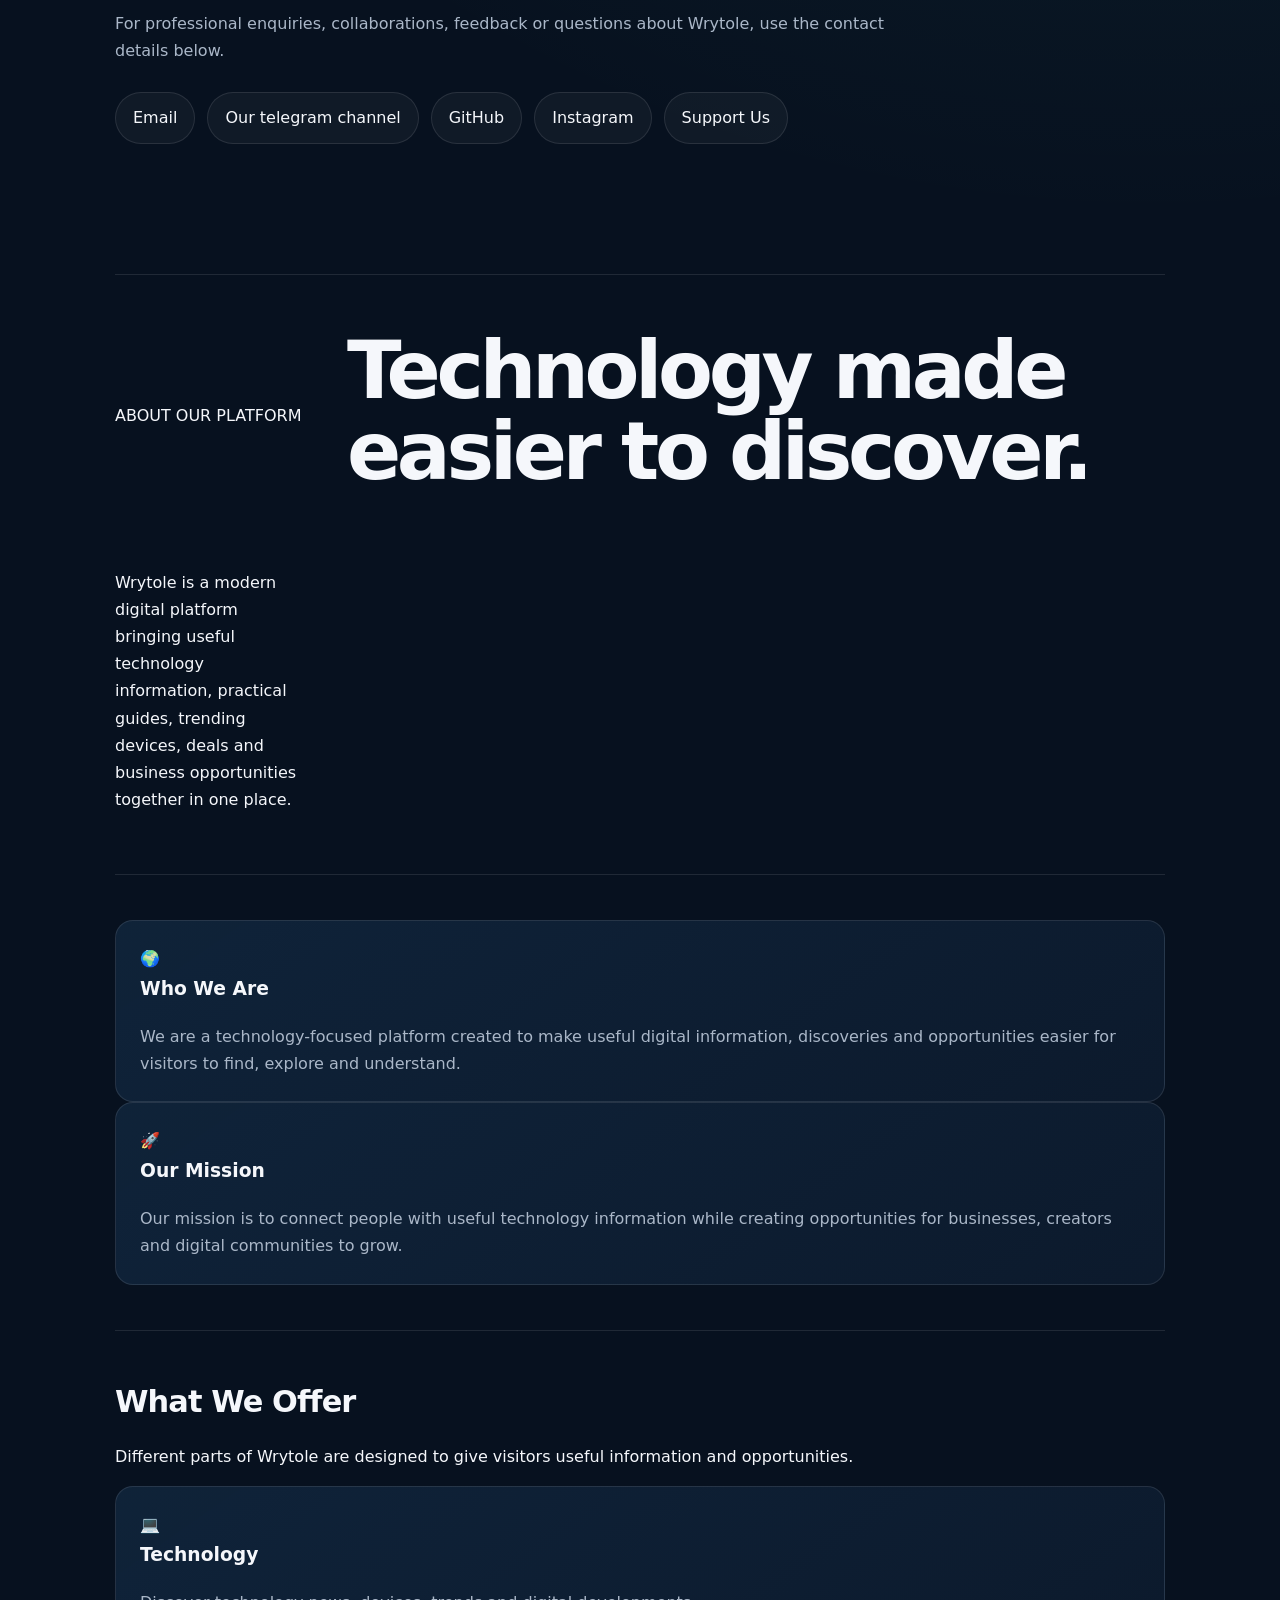
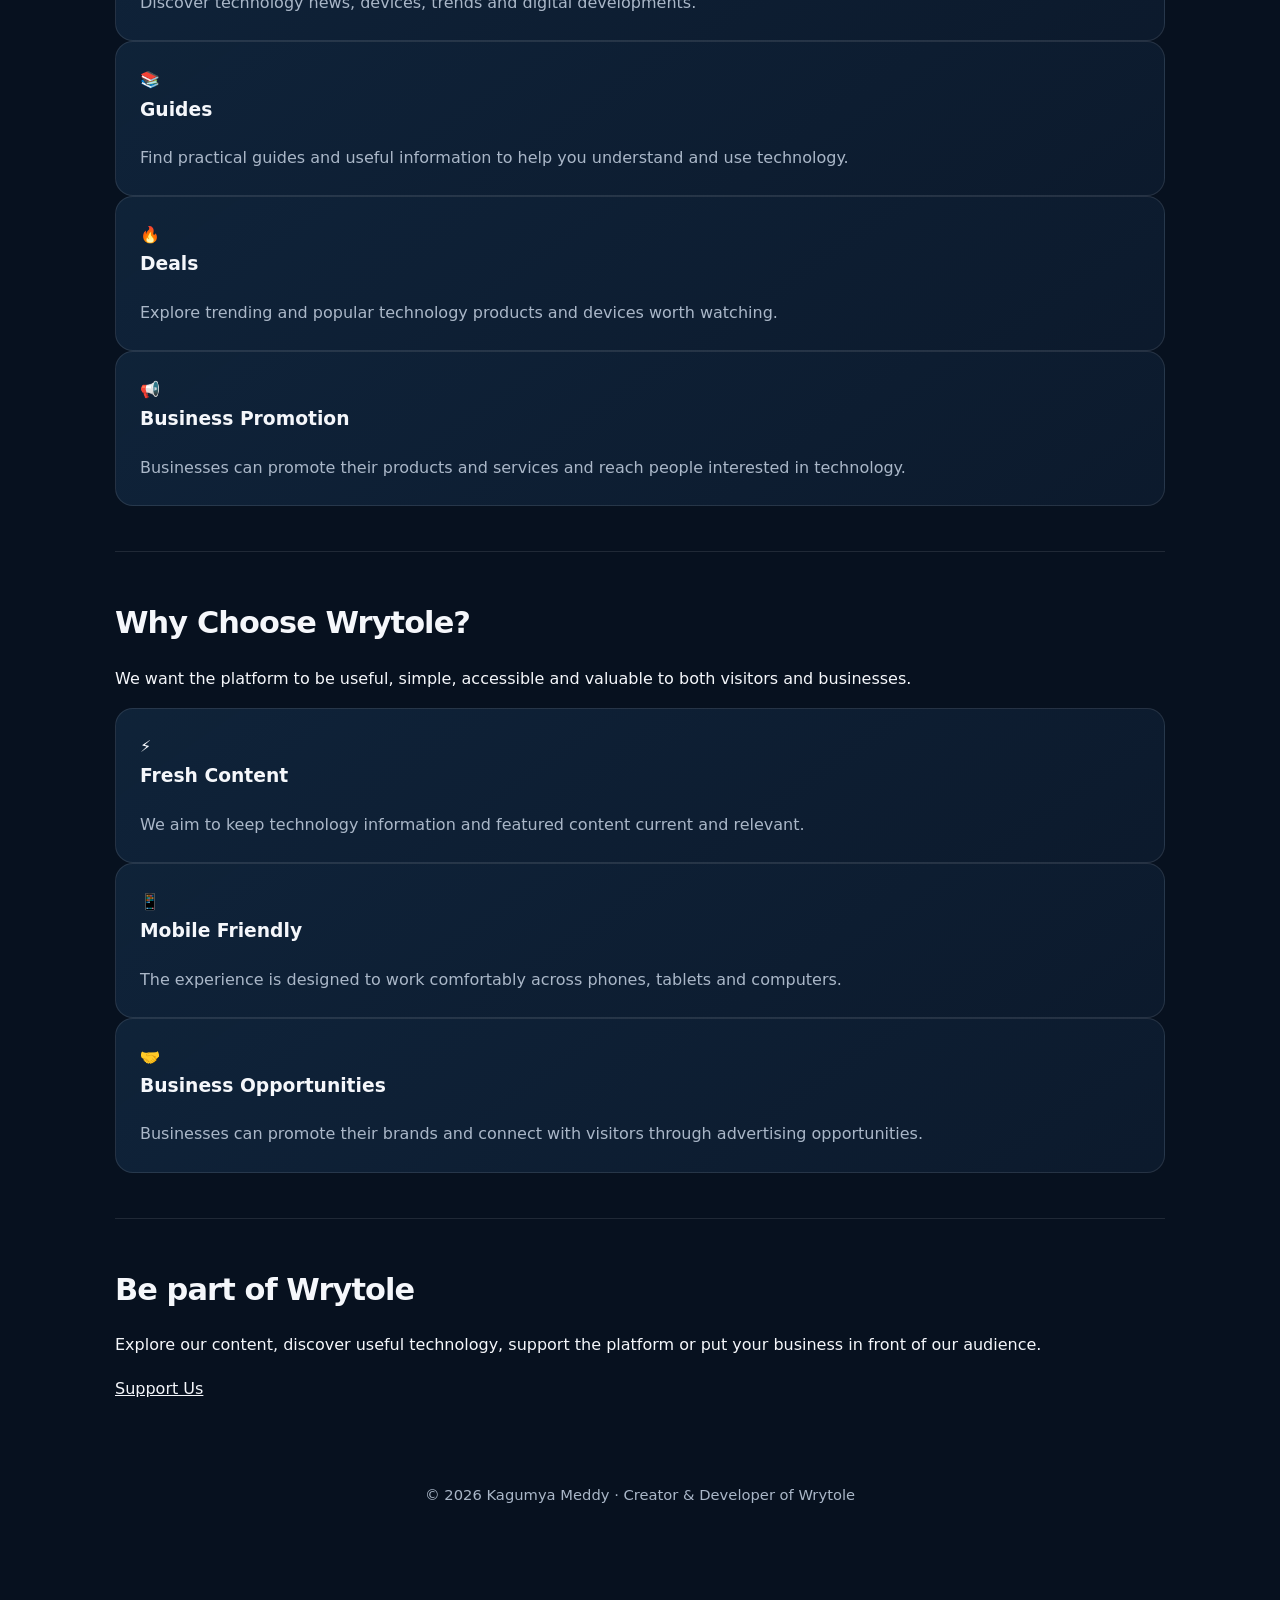
==== commit 04b1c470: "Change image filename in about.html Updated image references to use 'kagumya meddy.jpg' instead of '" ====
--- a/about.html
+++ b/about.html
@@ -17,13 +17,13 @@
   <meta property="og:title" content="Kagumya Meddy | Creator & Developer of Wrytole">
   <meta property="og:description" content="Meet Kagumya Meddy, the creator and developer behind Wrytole.">
   <meta property="og:url" content="https://wrytole3.github.io/wrytole/about.html">
-  <meta property="og:image" content="https://wrytole3.github.io/wrytole/kagumya-meddy.jpg">
+  <meta property="og:image" content="https://wrytole3.github.io/wrytole/kagumya meddy.jpg">
   <meta property="og:site_name" content="Wrytole">
 
   <meta name="twitter:card" content="summary_large_image">
   <meta name="twitter:title" content="Kagumya Meddy | Creator & Developer of Wrytole">
   <meta name="twitter:description" content="Meet Kagumya Meddy, the creator and developer behind Wrytole.">
-  <meta name="twitter:image" content="https://wrytole3.github.io/wrytole/kagumya-meddy.jpg">
+  <meta name="twitter:image" content="https://wrytole3.github.io/wrytole/kagumya meddy.jpg">
 
   <!-- Structured data helps search engines understand that this is a person profile. -->
   <script type="application/ld+json">
@@ -32,7 +32,7 @@
     "@type": "Person",
     "name": "Kagumya Meddy",
     "url": "https://wrytole3.github.io/wrytole/about.html",
-    "image": "https://wrytole3.github.io/wrytole/kagumya-meddy.jpg",
+    "image": "https://wrytole3.github.io/wrytole/kagumya meddy.jpg",
     "jobTitle": "Creator & Developer of Wrytole",
     "worksFor": {
       "@type": "Organization",
@@ -244,11 +244,11 @@
     <header>
       <div class="wrap hero">
         <!-- Upload your own photo to the same GitHub folder and name it:
-             kagumya-meddy.jpg
+             kagumya meddy.jpg
              You can change the filename in this line if you prefer another name. -->
         <img
           class="photo"
-          src="./kagumya-meddy.jpg"
+          src="kagumya meddy.jpg"
           alt="Portrait of Kagumya Meddy"
           width="190"
           height="190"
